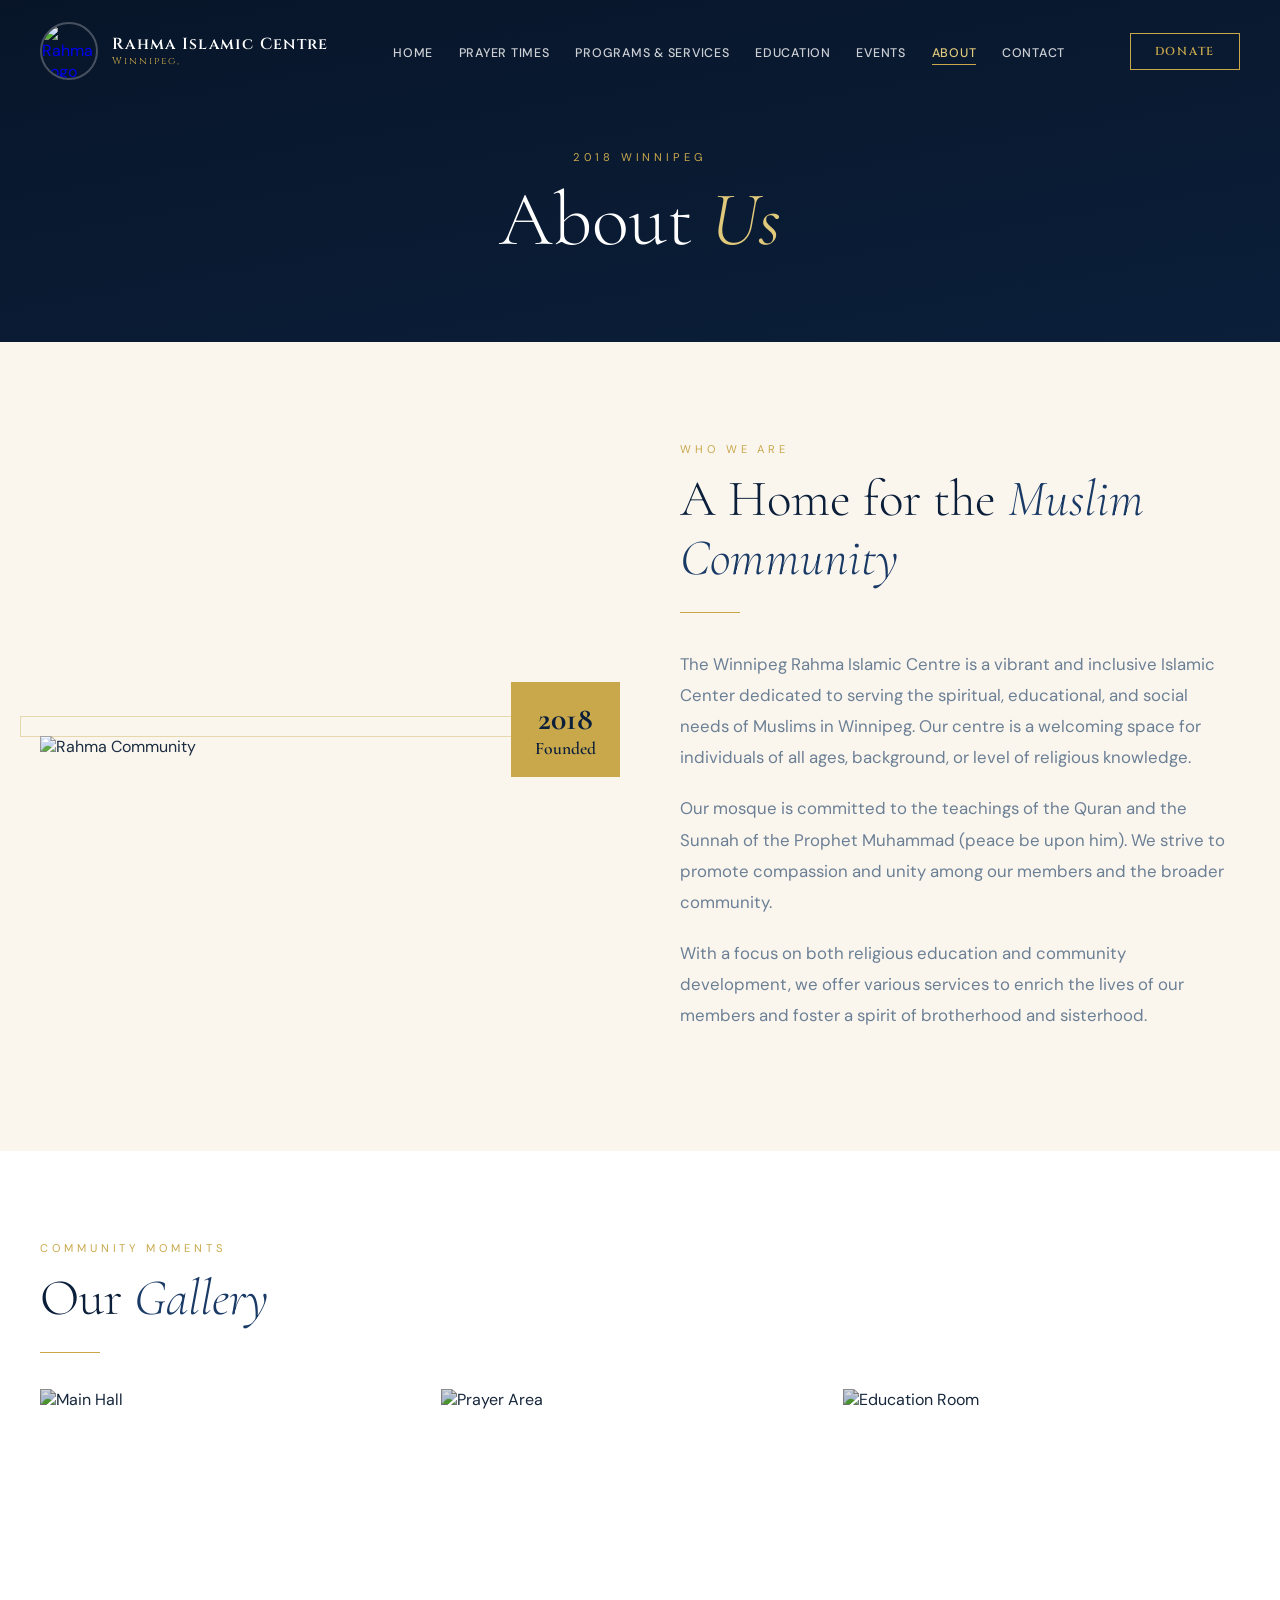
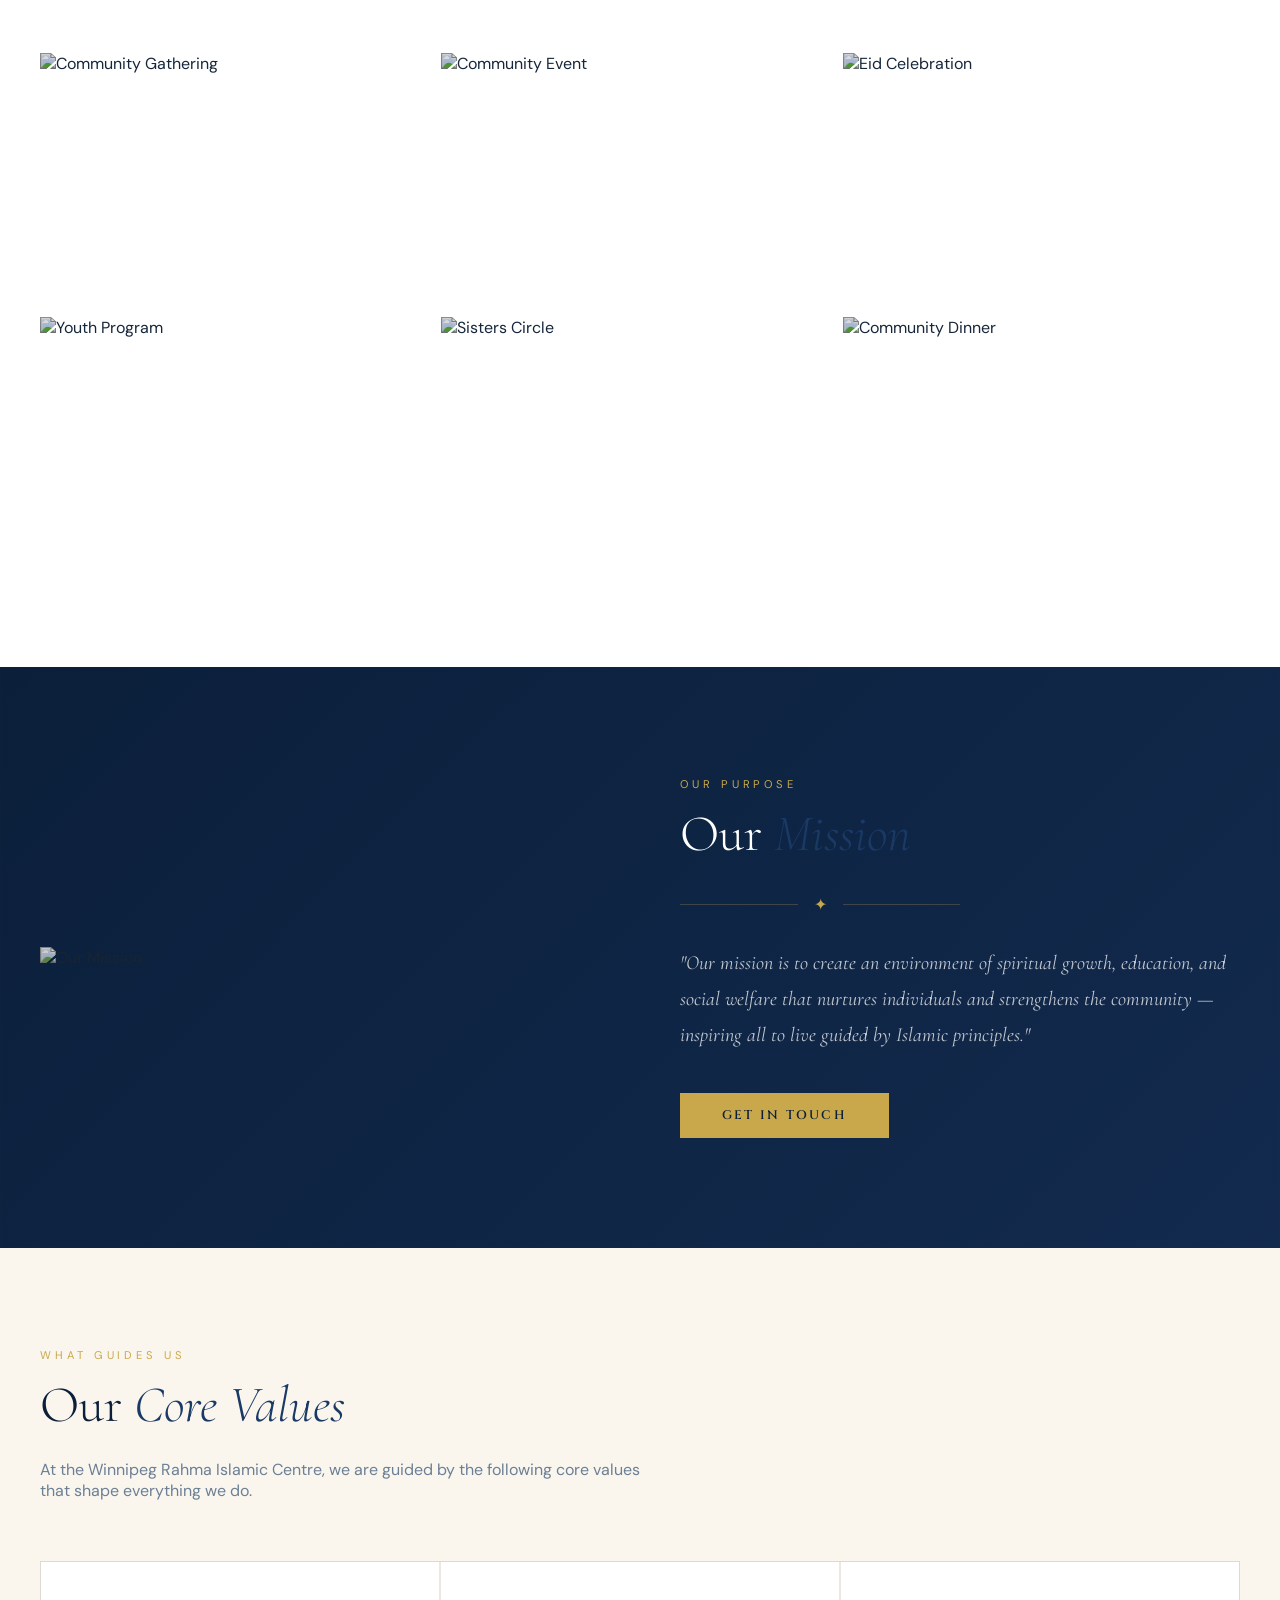
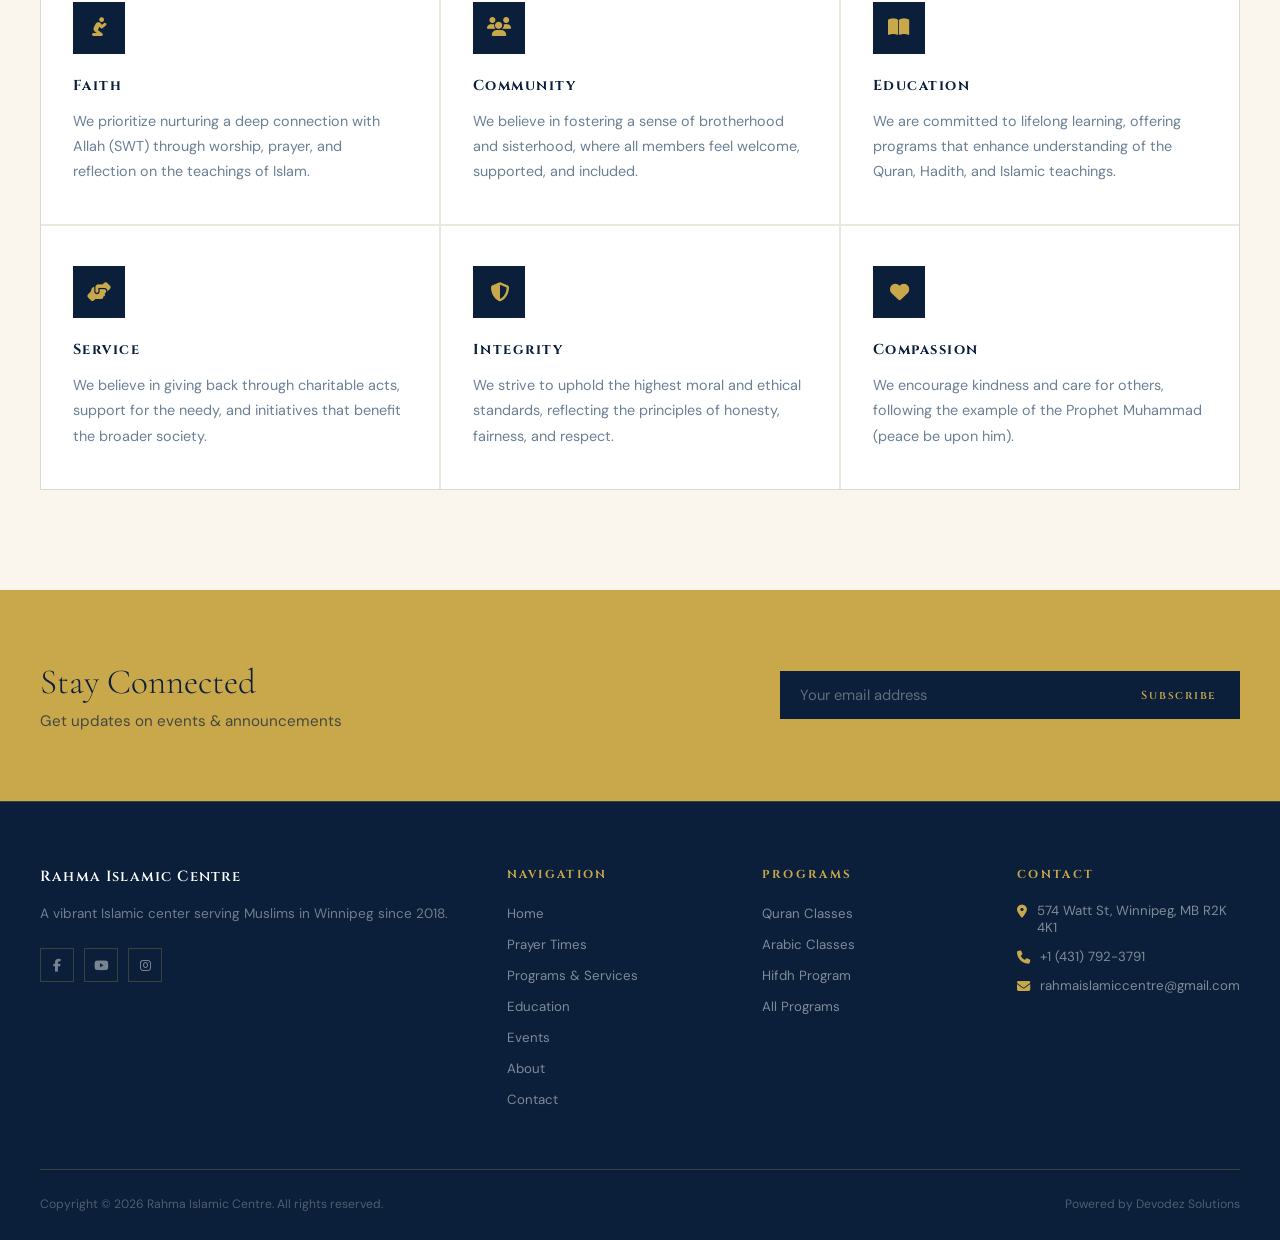
==== about.html @ bccabeaa "fonctionnel 5 mars" ====
<!DOCTYPE html>
<html lang="en">
<head>
    <meta charset="UTF-8">
    <meta name="viewport" content="width=device-width, initial-scale=1.0">
    <title>About Us — Rahma Islamic Centre</title>
    <link rel="icon" type="image/png" href="logo.png">
    <link rel="preconnect" href="https://fonts.googleapis.com">
    <link rel="preconnect" href="https://fonts.gstatic.com" crossorigin>
    <link href="https://fonts.googleapis.com/css2?family=Cormorant+Garamond:ital,wght@0,300;0,400;0,600;1,300;1,400&family=Cinzel:wght@400;600;700&family=DM+Sans:wght@300;400;500&display=swap" rel="stylesheet">
    <link rel="stylesheet" href="https://cdnjs.cloudflare.com/ajax/libs/font-awesome/6.4.0/css/all.min.css">
    <link rel="stylesheet" href="style.css">
    <style>
        /* ABOUT PAGE */
        .about-intro { background: var(--cream); padding: 100px 24px; }
        .about-intro-grid { display: grid; grid-template-columns: 1fr 1fr; gap: 80px; align-items: center; }
        .about-img-wrap { position: relative; }
        .about-img-wrap img { width: 100%; display: block; filter: grayscale(15%); position: relative; z-index: 1; }
        .about-img-wrap::before { content: ''; position: absolute; top: -20px; left: -20px; right: 20px; bottom: 20px; border: 1px solid var(--gold); opacity: 0.4; z-index: 0; pointer-events: none; }
        .about-year { position: absolute; bottom: -20px; right: -20px; z-index: 2; background: var(--gold); color: var(--navy); padding: 18px 24px; font-family: 'Cormorant Garamond', serif; font-size: 1.1rem; font-weight: 600; text-align: center; line-height: 1.2; }
        .about-year strong { display: block; font-size: 2rem; }
        .about-intro-text p { font-size: 1.05rem; line-height: 1.85; color: var(--muted); margin-bottom: 20px; }

        /* Gallery */
        .gallery-about { background: var(--white); padding: 90px 24px; }
        .gallery-about-grid { display: grid; grid-template-columns: repeat(3, 1fr); gap: 4px; }
        .gallery-about-item { overflow: hidden; position: relative; height: 260px; cursor: pointer; }
        .gallery-about-item img { width: 100%; height: 100%; object-fit: cover; transition: transform 0.6s ease, filter 0.4s ease; filter: brightness(0.85); }
        .gallery-about-item:hover img { transform: scale(1.08); filter: brightness(1); }
        .gallery-about-item-overlay { position: absolute; inset: 0; background: linear-gradient(transparent, rgba(11,31,58,0.6)); opacity: 0; transition: opacity 0.4s; }
        .gallery-about-item:hover .gallery-about-item-overlay { opacity: 1; }

        /* Mission */
        .mission-section { background: linear-gradient(135deg, var(--navy) 0%, var(--navy-mid) 100%); padding: 110px 24px; position: relative; overflow: hidden; }
        .mission-pattern { position: absolute; inset:0; border: 1px solid rgba(201,168,76,0.15);   opacity: 0.05; pointer-events: none; animation: patternSpin 80s linear infinite; }
        .mission-inner { position: relative; z-index: 1; display: grid; grid-template-columns: 1fr 1fr; gap: 80px; align-items: center; }
        .mission-img img { width: 100%; display: block; filter: grayscale(20%) brightness(0.8); }
        .mission-text .section-title { color: var(--white); }
        .mission-text p { font-family: 'Cormorant Garamond', serif; font-size: 1.25rem; font-style: italic; color: rgba(255,255,255,0.75); line-height: 1.8; margin-bottom: 32px; }
        .mission-divider { display: flex; align-items: center; gap: 16px; margin: 30px 0; max-width: 280px; }
        .mission-divider::before, .mission-divider::after { content: ''; flex: 1; height: 1px; background: var(--border); }
        .mission-gem { color: var(--gold); }

        /* Values */
        .values-section { background: var(--cream); padding: 100px 24px; }
        .values-grid { display: grid; grid-template-columns: repeat(3, 1fr); gap: 2px; background: rgba(0,0,0,0.06); border: 1px solid rgba(0,0,0,0.06); margin-top: 60px; }
        .value-item { background: var(--white); padding: 40px 32px; transition: all 0.3s; position: relative; overflow: hidden; }
        .value-item::after { content: ''; position: absolute; bottom: 0; left: 0; width: 0; height: 2px; background: var(--gold); transition: width 0.4s ease; }
        .value-item:hover::after { width: 100%; }
        .value-item:hover { transform: translateY(-4px); box-shadow: 0 12px 40px rgba(0,0,0,0.08); }
        .value-icon { width: 52px; height: 52px; background: var(--navy); display: flex; align-items: center; justify-content: center; margin-bottom: 22px; }
        .value-icon i { color: var(--gold); font-size: 1.2rem; }
        .value-item h3 { font-family: 'Cinzel', serif; font-size: 0.9rem; letter-spacing: 0.1em; color: var(--navy); margin-bottom: 14px; }
        .value-item p { font-size: 0.9rem; color: var(--muted); line-height: 1.75; }

        @media (max-width: 900px) { .about-intro-grid, .mission-inner { grid-template-columns: 1fr; gap: 50px; } .about-img-wrap { max-width: 500px; } .values-grid { grid-template-columns: 1fr 1fr; } .gallery-about-grid { grid-template-columns: 1fr 1fr; } }
        @media (max-width: 600px) { .values-grid, .gallery-about-grid { grid-template-columns: 1fr; } }
    </style>

    <!-- DROPDOWN NAV CSS -->
    <style>
    /* ── nav-links: chaque li devient relatif pour ancrer le dropdown ── */
    .nav-links li { position: relative; }

    /* ── Le dropdown ── */
    .nav-drop {
        display: block;
        visibility: hidden;
        opacity: 0;
        pointer-events: none;
        position: absolute;
        top: calc(100% + 14px);
        left: 50%;
        transform: translateX(-50%) translateY(-6px);
        min-width: 210px;
        background: rgba(11,31,58,0.97);
        backdrop-filter: blur(20px);
        border: 1px solid rgba(201,168,76,0.25);
        border-top: 2px solid var(--gold);
        z-index: 2000;
        transition: opacity 0.22s ease, transform 0.22s ease, visibility 0.22s;
        padding: 8px 0;
    }

    /* Petit pont invisible pour éviter le gap hover */
    .nav-links li::before {
        content: '';
        position: absolute;
        top: 100%;
        left: 0;
        width: 100%;
        height: 14px;
    }


    /* Afficher au hover */
    .nav-links li:hover > .nav-drop {
        visibility: visible;
        opacity: 1;
        pointer-events: auto;
        transform: translateX(-50%) translateY(0);
    }

    /* Items dans le dropdown */
    .nav-drop a {
        display: flex !important;
        align-items: center;
        gap: 10px;
        padding: 10px 20px;
        font-family: 'DM Sans', sans-serif !important;
        font-size: 0.76rem !important;
        font-weight: 400 !important;
        color: rgba(255,255,255,0.72) !important;
        text-transform: uppercase !important;
        letter-spacing: 0.06em !important;
        white-space: nowrap;
        text-decoration: none;
        transition: all 0.2s !important;
        border-bottom: 1px solid rgba(201,168,76,0.07);
    }
    .nav-drop a:last-child { border-bottom: none; }
    .nav-drop a::after { display: none !important; }  /* Supprimer la ligne soulignée du nav global */
    .nav-drop a i {
        width: 16px;
        color: var(--gold);
        font-size: 0.72rem;
        opacity: 0.85;
        flex-shrink: 0;
    }
    .nav-drop a:hover {
        background: rgba(201,168,76,0.09) !important;
        color: var(--gold-light) !important;
        padding-left: 26px !important;
    }
    .nav-drop a:hover i { opacity: 1; }
    </style>
    <!-- /DROPDOWN NAV CSS -->
</head>
<body>
    <div id="loader"><div class="loader-text">RAHMA</div><div class="loader-bar"><div class="loader-fill"></div></div></div>
        <div class="mobile-menu" id="mobileMenu">
        <a href="index.html" onclick="closeMobile()">Home</a>
        <a href="prayer-times.html" onclick="closeMobile()">Prayer Times</a>
        <a href="programs.html" onclick="closeMobile()">Programs & Services</a>
        <a href="education.html" onclick="closeMobile()">Education</a>
        <a href="events.html" onclick="closeMobile()">Events</a>
        <a href="about.html" class="active" onclick="closeMobile()">About</a>
        <a href="contact.html" onclick="closeMobile()">Contact</a>
        <a href="donate.html" class="mobile-donate" onclick="closeMobile()">Donate</a>
    </div>
    <nav class="navbar" id="navbar">
        <div class="navbar-inner">
            <a href="index.html" class="logo-wrap"><img src="logo.png" alt="Rahma Logo" class="logo-img"><div class="logo-text">Rahma Islamic Centre<span>Winnipeg, </span></div></a>
                        <ul class="nav-links">
                <li><a href="index.html">Home</a></li>
                <li><a href="prayer-times.html">Prayer Times</a><div class="nav-drop"><a href="prayer-times.html#prayer"><i class="fas fa-clock"></i>Today's Prayer Times</a><a href="prayer-times.html#schedule"><i class="fas fa-calendar-alt"></i>Monthly Schedule</a><a href="prayer-times.html#jumuah"><i class="fas fa-mosque"></i>Jumu'ah Info</a></div></li>
                <li><a href="programs.html">Programs & Services</a><div class="nav-drop"><a href="programs.html"><i class="fas fa-th-large"></i>All Programs</a><a href="activities.html"><i class="fas fa-running"></i>Activities & Classes</a><a href="programs.html#foodbank"><i class="fas fa-hand-holding-heart"></i>Food Bank</a><a href="programs.html#counseling"><i class="fas fa-comments"></i>Spiritual Counseling</a></div></li>
                <li><a href="education.html">Education</a><div class="nav-drop"><a href="education.html"><i class="fas fa-book-open"></i>All Classes</a><a href="education.html#adult-quran"><i class="fas fa-quran"></i>Adult Quran Class</a><a href="education.html#kids-quran"><i class="fas fa-child"></i>Kids Quran Class</a><a href="education.html#hifdh"><i class="fas fa-star"></i>Hifdh Program</a><a href="education.html#arabic"><i class="fas fa-language"></i>Arabic Class</a></div></li>
                <li><a href="events.html">Events</a><div class="nav-drop"><a href="events.html"><i class="fas fa-calendar-star"></i>Upcoming Events</a><a href="events.html#ramadan"><i class="fas fa-moon"></i>Ramadan Programs</a><a href="events.html#eid"><i class="fas fa-gift"></i>Eid Celebrations</a><a href="newsletter.html"><i class="fas fa-envelope"></i>Newsletter</a></div></li>
                <li><a href="about.html" class="active">About</a><div class="nav-drop"><a href="about.html#intro"><i class="fas fa-users"></i>Who We Are</a><a href="about.html#mission"><i class="fas fa-bullseye"></i>Our Mission</a><a href="about.html#values"><i class="fas fa-heart"></i>Core Values</a><a href="about.html#gallery"><i class="fas fa-images"></i>Gallery</a></div></li>
                <li><a href="contact.html">Contact</a><div class="nav-drop"><a href="contact.html#form"><i class="fas fa-paper-plane"></i>Send a Message</a><a href="contact.html#location"><i class="fas fa-map-marker-alt"></i>Location & Hours</a><a href="donate.html"><i class="fas fa-hand-holding-usd"></i>Donate</a></div></li>
            </ul>
            <a href="donate.html" class="nav-donate">Donate</a>
            <div class="hamburger" id="hamburger" onclick="toggleMobile()"><span></span><span></span><span></span></div>
        </div>
    </nav>

    <div class="page-header">
        <div class="page-header-pattern"></div><div class="page-header-overlay"></div>
        <div class="page-header-content"><span class="page-header-eyebrow"> 2018  Winnipeg</span><h1>About <em>Us</em></h1></div>
    </div>

    <section class="about-intro">
        <div class="container">
            <div class="about-intro-grid">
                <div class="about-img-wrap reveal">
                    <img src="mosque.jpg" alt="Rahma Community">
                    <div class="about-year"><strong>2018</strong>Founded</div>
                </div>
                <div class="about-intro-text">
                    <span class="section-label reveal">Who We Are</span>
                    <h2 class="section-title reveal">A Home for the <em>Muslim Community</em></h2>
                    <div class="divider reveal"></div>
                    <p class="reveal">The Winnipeg Rahma Islamic Centre is a vibrant and inclusive Islamic Center dedicated to serving the spiritual, educational, and social needs of Muslims in Winnipeg. Our centre is a welcoming space for individuals of all ages, background, or level of religious knowledge.</p>
                    <p class="reveal reveal-delay-1">Our mosque is committed to the teachings of the Quran and the Sunnah of the Prophet Muhammad (peace be upon him). We strive to promote compassion and unity among our members and the broader community.</p>
                    <p class="reveal reveal-delay-2">With a focus on both religious education and community development, we offer various services to enrich the lives of our members and foster a spirit of brotherhood and sisterhood.</p>
                </div>
            </div>
        </div>
    </section>

    <section class="gallery-about">
        <div class="container">
            <span class="section-label reveal">Community Moments</span>
            <h2 class="section-title reveal">Our <em>Gallery</em></h2>
            <div class="divider reveal"></div>
            <div class="gallery-about-grid reveal">
                <div class="gallery-about-item"><img src="mosque.jpg" alt="Main Hall"><div class="gallery-about-item-overlay"></div></div>
                <div class="gallery-about-item"><img src="mosque1.jpg" alt="Prayer Area"><div class="gallery-about-item-overlay"></div></div>
                <div class="gallery-about-item"><img src="mosque2.jpg" alt="Education Room"><div class="gallery-about-item-overlay"></div></div>
                <div class="gallery-about-item"><img src="mosque3.jpg" alt="Community Gathering"><div class="gallery-about-item-overlay"></div></div>
                <div class="gallery-about-item"><img src="mosque4.jpg" alt="Community Event"><div class="gallery-about-item-overlay"></div></div>
                <div class="gallery-about-item"><img src="mosque5.jpg" alt="Eid Celebration"><div class="gallery-about-item-overlay"></div></div>
                <div class="gallery-about-item"><img src="mosque6.jpg" alt="Youth Program"><div class="gallery-about-item-overlay"></div></div>
                <div class="gallery-about-item"><img src="mosque7.jpg" alt="Sisters Circle"><div class="gallery-about-item-overlay"></div></div>
                <div class="gallery-about-item"><img src="mosque8.jpg" alt="Community Dinner"><div class="gallery-about-item-overlay"></div></div>
            </div>
        </div>
    </section>

    <section class="mission-section">
        <div class="mission-pattern"></div>
        <div class="container">
            <div class="mission-inner">
                <div class="mission-img reveal"><img src="our-mission.png" alt="Our Mission"></div>
                <div class="mission-text">
                    <span class="section-label reveal">Our Purpose</span>
                    <h2 class="section-title reveal">Our <em>Mission</em></h2>
                    <div class="mission-divider reveal"><span class="mission-gem">✦</span></div>
                    <p class="reveal">"Our mission is to create an environment of spiritual growth, education, and social welfare that nurtures individuals and strengthens the community — inspiring all to live guided by Islamic principles."</p>
                    <a href="contact.html" class="btn-primary reveal reveal-delay-2" style="margin-top:8px;">Get In Touch</a>
                </div>
            </div>
        </div>
    </section>

    <section class="values-section">
        <div class="container">
            <span class="section-label reveal">What Guides Us</span>
            <h2 class="section-title reveal">Our <em>Core Values</em></h2>
            <p class="reveal" style="color:var(--muted);max-width:600px;">At the Winnipeg Rahma Islamic Centre, we are guided by the following core values that shape everything we do.</p>
            <div class="values-grid">
                <div class="value-item reveal"><div class="value-icon"><i class="fas fa-pray"></i></div><h3>Faith</h3><p>We prioritize nurturing a deep connection with Allah (SWT) through worship, prayer, and reflection on the teachings of Islam.</p></div>
                <div class="value-item reveal reveal-delay-1"><div class="value-icon"><i class="fas fa-users"></i></div><h3>Community</h3><p>We believe in fostering a sense of brotherhood and sisterhood, where all members feel welcome, supported, and included.</p></div>
                <div class="value-item reveal reveal-delay-2"><div class="value-icon"><i class="fas fa-book-open"></i></div><h3>Education</h3><p>We are committed to lifelong learning, offering programs that enhance understanding of the Quran, Hadith, and Islamic teachings.</p></div>
                <div class="value-item reveal reveal-delay-1"><div class="value-icon"><i class="fas fa-hands-helping"></i></div><h3>Service</h3><p>We believe in giving back through charitable acts, support for the needy, and initiatives that benefit the broader society.</p></div>
                <div class="value-item reveal reveal-delay-2"><div class="value-icon"><i class="fas fa-shield-alt"></i></div><h3>Integrity</h3><p>We strive to uphold the highest moral and ethical standards, reflecting the principles of honesty, fairness, and respect.</p></div>
                <div class="value-item reveal reveal-delay-3"><div class="value-icon"><i class="fas fa-heart"></i></div><h3>Compassion</h3><p>We encourage kindness and care for others, following the example of the Prophet Muhammad (peace be upon him).</p></div>
            </div>
        </div>
    </section>
    <section class="newsletter-section"><div class="container"><div class="newsletter-inner">
        <div class="newsletter-text"><h3>Stay Connected</h3><p>Get updates on events &amp; announcements</p></div>
        <form class="newsletter-form" onsubmit="subscribeNewsletter(event)"><input type="email" class="newsletter-input" placeholder="Your email address" required><button type="submit" class="newsletter-btn">Subscribe</button></form>
    </div></div></section>
    <footer class="footer"><div class="container">
        <div class="footer-grid">
            <div class="footer-brand"><span class="logo-text-footer">Rahma Islamic Centre</span><p>A vibrant Islamic center serving Muslims in Winnipeg since 2018.</p><div class="footer-social"><a href="#"><i class="fab fa-facebook-f"></i></a><a href="#"><i class="fab fa-youtube"></i></a><a href="#"><i class="fab fa-instagram"></i></a></div></div>
            <div class="footer-col"><h4>Navigation</h4><ul>
                <li><a href="index.html">Home</a></li><li><a href="prayer-times.html">Prayer Times</a></li>
                <li><a href="programs.html">Programs &amp; Services</a></li><li><a href="education.html">Education</a></li>
                <li><a href="events.html">Events</a></li><li><a href="about.html">About</a></li><li><a href="contact.html">Contact</a></li>
            </ul></div>
            <div class="footer-col"><h4>Programs</h4><ul>
                <li><a href="education.html">Quran Classes</a></li><li><a href="education.html">Arabic Classes</a></li>
                <li><a href="education.html">Hifdh Program</a></li><li><a href="programs.html">All Programs</a></li>
            </ul></div>
            <div class="footer-col"><h4>Contact</h4>
                <div class="contact-li"><i class="fas fa-map-marker-alt"></i><span>574 Watt St, Winnipeg, MB R2K 4K1</span></div>
                <div class="contact-li"><i class="fas fa-phone"></i><span>+1 (431) 792-3791</span></div>
                <div class="contact-li"><i class="fas fa-envelope"></i><span><a href="mailto:rahmaislamiccentre@gmail.com">rahmaislamiccentre@gmail.com</a></span></div>
            </div>
        </div>
                <div class="footer-bottom">
                <span>Copyright &copy; 2026 Rahma Islamic Centre. All rights reserved.</span>
                <span>Powered by Devodez Solutions</span>
            </div>
        </div>
    </footer>
    <script src="shared.js"></script>
</body>
</html>
---- style.css ----
/* ============================================================
   RAHMA ISLAMIC CENTRE — style.css  v3
   Global theme: spacing fixed, nav fixed, mobile fixed
============================================================ */

*, *::before, *::after { margin: 0; padding: 0; box-sizing: border-box; }

:root {
  --navy:        #0B1F3A;
  --navy-mid:    #122a4e;
  --navy-light:  #1a3a66;
  --gold:        #C9A84C;
  --gold-light:  #e0c97a;
  --gold-pale:   #f5e9c4;
  --cream:       #FAF6EE;
  --white:       #FFFFFF;
  --text:        #1a2d45;
  --muted:       #6b7f95;
  --border:      rgba(201,168,76,0.25);
}

html { scroll-behavior: smooth; }
body { font-family: 'DM Sans', sans-serif; background: var(--cream); color: var(--text); overflow-x: hidden; }

::-webkit-scrollbar { width: 5px; }
::-webkit-scrollbar-track { background: var(--navy); }
::-webkit-scrollbar-thumb { background: var(--gold); }

/* ===== LOADER ===== */
#loader {
  position: fixed; inset: 0; z-index: 99999;
  background: var(--navy);
  display: flex; align-items: center; justify-content: center;
  flex-direction: column; gap: 20px;
  transition: opacity 0.5s ease, visibility 0.5s ease;
}
#loader.hidden { opacity: 0; visibility: hidden; pointer-events: none; }
.loader-text { font-family: 'Cinzel', serif; color: var(--gold); font-size: 1.4rem; letter-spacing: 0.3em; animation: pulse 1.5s ease-in-out infinite; }
.loader-bar { width: 200px; height: 2px; background: rgba(201,168,76,0.2); overflow: hidden; }
.loader-fill { height: 100%; width: 0; background: linear-gradient(90deg, var(--gold), var(--gold-light)); animation: fillBar 1.8s ease forwards; }
@keyframes fillBar { to { width: 100%; } }
@keyframes pulse { 0%,100%{opacity:.5} 50%{opacity:1} }

/* ===== NAVBAR ===== */
.navbar {
  position: fixed; top: 0; left: 0; width: 100%;
  z-index: 1000; padding: 0 40px;
  transition: all 0.4s ease;
}
.navbar-inner {
  max-width: 1300px; margin: 0 auto;
  display: flex; align-items: center; justify-content: space-between;
  padding: 22px 0;
  border-bottom: 1px solid transparent;
  transition: all 0.4s ease;
}
.navbar.scrolled { background: rgba(11,31,58,0.97); backdrop-filter: blur(20px); }
.navbar.scrolled .navbar-inner { padding: 14px 0; border-bottom-color: var(--border); }

.logo-wrap { display: flex; align-items: center; gap: 14px; text-decoration: none; flex-shrink: 0; }
.logo-img {
  height: 58px; width: 58px;
  border-radius: 50%;
  object-fit: cover;
  border: 2px solid rgba(255,255,255,0.25);
  flex-shrink: 0;
}
.logo-text { font-family: 'Cinzel', serif; font-size: 1rem; font-weight: 600; color: var(--white); letter-spacing: 0.08em; line-height: 1.3; }
.logo-text span { display: block; font-size: 0.62rem; font-weight: 400; color: var(--gold); letter-spacing: 0.2em; }

.nav-links { display: flex; list-style: none; gap: 1.6rem; align-items: center; }
.nav-links a { font-family: 'DM Sans', sans-serif; font-size: 0.78rem; font-weight: 500; color: rgba(255,255,255,0.8); text-decoration: none; letter-spacing: 0.06em; text-transform: uppercase; position: relative; transition: color 0.3s; white-space: nowrap; }
.nav-links a::after { content: ''; position: absolute; bottom: -4px; left: 0; width: 0; height: 1px; background: var(--gold); transition: width 0.3s; }
.nav-links a:hover, .nav-links a.active { color: var(--gold-light); }
.nav-links a:hover::after, .nav-links a.active::after { width: 100%; }

.nav-donate { background: transparent; border: 1px solid var(--gold); color: var(--gold); padding: 10px 24px; font-family: 'Cinzel', serif; font-size: 0.72rem; font-weight: 600; letter-spacing: 0.15em; cursor: pointer; text-transform: uppercase; transition: all 0.3s; text-decoration: none; flex-shrink: 0; }
.nav-donate:hover { background: var(--gold); color: var(--navy); }

.hamburger { display: none; flex-direction: column; gap: 6px; cursor: pointer; flex-shrink: 0; padding: 4px; }
.hamburger span { width: 26px; height: 1.5px; background: var(--gold); display: block; transition: all 0.3s; }
.hamburger.active span:nth-child(1) { transform: rotate(45deg) translate(5px,5px); }
.hamburger.active span:nth-child(2) { opacity: 0; }
.hamburger.active span:nth-child(3) { transform: rotate(-45deg) translate(5px,-5px); }

/* ===== MOBILE MENU ===== */
.mobile-menu {
  display: none; position: fixed; inset: 0; z-index: 999;
  background: var(--navy);
  flex-direction: column; align-items: center; justify-content: center; gap: 2rem;
}
.mobile-menu.active { display: flex; }
.mobile-menu a { font-family: 'Cinzel', serif; font-size: 1.3rem; color: var(--white); text-decoration: none; letter-spacing: 0.1em; transition: color 0.3s; }
.mobile-menu a:hover { color: var(--gold); }
.mobile-menu .mobile-donate { color: var(--gold) !important; }

/* ===== PAGE HEADER (inner pages) ===== */
.page-header {
  position: relative;
  /* padding-top must clear the fixed navbar (~86px) + visual space */
  padding: 150px 24px 80px;
  background: var(--navy);
  overflow: hidden;
  text-align: center;
}
.page-header-pattern {
  position: absolute; inset: -60%;
  border: 1px solid rgba(201,168,76,0.15);
   
  opacity: 0.08; pointer-events: none;
  animation: patternSpin 80s linear infinite;
  transform-origin: center center;
}
@keyframes patternSpin {
  from { transform: rotate(0deg); }
  to   { transform: rotate(360deg); }
}
.page-header-overlay { position: absolute; inset: 0; background: linear-gradient(170deg, rgba(6,16,32,0.65) 0%, rgba(11,31,58,0.45) 100%); }
.page-header-content { position: relative; z-index: 2; }
.page-header-eyebrow { font-size: 0.7rem; letter-spacing: 0.35em; text-transform: uppercase; color: var(--gold); margin-bottom: 14px; display: block; }
.page-header h1 { font-family: 'Cormorant Garamond', serif; font-size: clamp(2.6rem, 6vw, 5rem); font-weight: 300; color: var(--white); line-height: 1.1; }
.page-header h1 em { font-style: italic; color: var(--gold-light); }

/* ===== SECTION UTILITIES ===== */
/* Sections inside pages get consistent, tighter padding */
section { padding: 80px 24px; }
.container { max-width: 1200px; margin: 0 auto; }

.section-label { font-size: 0.7rem; letter-spacing: 0.35em; text-transform: uppercase; color: var(--gold); margin-bottom: 14px; display: block; }
.section-title { font-family: 'Cormorant Garamond', serif; font-size: clamp(2rem, 4vw, 3.2rem); font-weight: 300; line-height: 1.15; color: var(--navy); margin-bottom: 24px; }
.section-title em { font-style: italic; color: var(--navy-light); }
.divider { width: 60px; height: 1px; background: var(--gold); margin-bottom: 36px; }

/* ===== BUTTONS ===== */
.btn-primary { background: var(--gold); color: var(--navy); padding: 14px 42px; font-family: 'Cinzel', serif; font-size: 0.78rem; font-weight: 600; letter-spacing: 0.18em; text-transform: uppercase; border: none; cursor: pointer; text-decoration: none; display: inline-block; transition: all 0.3s; }
.btn-primary:hover { background: var(--gold-light); transform: translateY(-2px); box-shadow: 0 10px 30px rgba(201,168,76,0.35); }
.btn-outline { background: transparent; color: var(--white); padding: 14px 42px; font-family: 'Cinzel', serif; font-size: 0.78rem; font-weight: 600; letter-spacing: 0.18em; text-transform: uppercase; border: 1px solid rgba(255,255,255,0.4); cursor: pointer; text-decoration: none; display: inline-block; transition: all 0.3s; }
.btn-outline:hover { border-color: var(--gold); color: var(--gold); }

/* ===== NEWSLETTER STRIP ===== */
.newsletter-section { background: var(--gold); padding: 70px 24px; }
.newsletter-inner { display: flex; align-items: center; justify-content: space-between; gap: 40px; flex-wrap: wrap; }
.newsletter-text h3 { font-family: 'Cormorant Garamond', serif; font-size: 2.2rem; font-weight: 300; color: var(--navy); margin-bottom: 8px; }
.newsletter-text p { color: rgba(11,31,58,0.7); font-size: 0.95rem; }
.newsletter-form { display: flex; gap: 0; flex: 1; max-width: 460px; }
.newsletter-input { flex: 1; padding: 14px 20px; border: none; outline: none; background: var(--navy); color: var(--white); font-family: 'DM Sans', sans-serif; font-size: 0.92rem; }
.newsletter-input::placeholder { color: rgba(255,255,255,0.35); }
.newsletter-btn { padding: 14px 24px; background: var(--navy); border: none; color: var(--gold); cursor: pointer; font-family: 'Cinzel', serif; font-size: 0.72rem; letter-spacing: 0.15em; font-weight: 600; transition: all 0.3s; white-space: nowrap; }
.newsletter-btn:hover { background: #0a1729; }

/* ===== FOOTER ===== */
.footer { background: var(--navy); border-top: 1px solid var(--border); padding: 65px 24px 28px; }
.footer-grid { display: grid; grid-template-columns: 2fr 1fr 1fr 1fr; gap: 44px; margin-bottom: 50px; }
.footer-brand .logo-text-footer { font-family: 'Cinzel', serif; font-size: 0.92rem; font-weight: 600; color: var(--white); letter-spacing: 0.08em; display: block; margin-bottom: 16px; }
.footer-brand p { font-size: 0.85rem; color: rgba(255,255,255,0.42); line-height: 1.8; margin-bottom: 22px; }
.footer-social { display: flex; gap: 10px; }
.footer-social a { width: 34px; height: 34px; border: 1px solid var(--border); display: flex; align-items: center; justify-content: center; color: rgba(255,255,255,0.45); font-size: 0.8rem; text-decoration: none; transition: all 0.3s; }
.footer-social a:hover { border-color: var(--gold); color: var(--gold); }
.footer-col h4 { font-family: 'Cinzel', serif; font-size: 0.72rem; color: var(--gold); letter-spacing: 0.2em; text-transform: uppercase; margin-bottom: 20px; }
.footer-col ul { list-style: none; }
.footer-col ul li { margin-bottom: 10px; }
.footer-col ul li a { font-size: 0.83rem; color: rgba(255,255,255,0.48); text-decoration: none; transition: color 0.3s; }
.footer-col ul li a:hover { color: var(--gold-light); }
.footer-col .contact-li { display: flex; gap: 10px; align-items: flex-start; font-size: 0.83rem; color: rgba(255,255,255,0.48); margin-bottom: 12px; }
.footer-col .contact-li i { color: var(--gold); margin-top: 3px; flex-shrink: 0; }
.footer-bottom { padding-top: 26px; border-top: 1px solid var(--border); display: flex; justify-content: space-between; align-items: center; font-size: 0.76rem; color: rgba(255,255,255,0.28); flex-wrap: wrap; gap: 10px; }
.footer-col .contact-li a { color: rgba(255,255,255,0.48); text-decoration: none; transition: color 0.3s; }
.footer-col .contact-li a:hover { color: var(--gold-light); }

/* ===== REVEAL ANIMATION ===== */
.reveal { opacity: 0; transform: translateY(28px); transition: opacity 0.7s ease, transform 0.7s ease; }
.reveal.visible { opacity: 1; transform: translateY(0); }
.reveal-delay-1 { transition-delay: 0.1s; }
.reveal-delay-2 { transition-delay: 0.2s; }
.reveal-delay-3 { transition-delay: 0.3s; }
.reveal-delay-4 { transition-delay: 0.4s; }

/* ===== PRAYER SECTION (homepage) ===== */
.prayer-section { background: var(--navy); padding: 80px 24px; }
.prayer-top { display: flex; justify-content: space-between; align-items: flex-end; margin-bottom: 50px; flex-wrap: wrap; gap: 20px; }
.prayer-date-display { font-size: 0.78rem; letter-spacing: 0.1em; color: rgba(255,255,255,0.45); margin-bottom: 6px; }
.prayer-clock { font-family: 'Cormorant Garamond', serif; font-size: 2.8rem; font-weight: 300; color: var(--gold-light); line-height: 1; }
.prayer-cards { display: grid; grid-template-columns: repeat(6,1fr); gap: 0; border: 1px solid var(--border); }
.prayer-card-item { padding: 28px 16px; text-align: center; border-right: 1px solid var(--border); position: relative; transition: all 0.3s; }
.prayer-card-item:last-child { border-right: none; }
.prayer-card-item:hover { background: rgba(201,168,76,0.06); }
.prayer-card-item.active-prayer { background: rgba(201,168,76,0.1); }
.prayer-card-item.active-prayer::before { content: ''; position: absolute; top: 0; left: 0; right: 0; height: 2px; background: var(--gold); }
.prayer-icon { font-size: 1.3rem; color: var(--gold); margin-bottom: 12px; display: block; opacity: 0.8; }
.prayer-name { font-family: 'Cinzel', serif; font-size: 0.7rem; letter-spacing: 0.15em; color: rgba(255,255,255,0.55); text-transform: uppercase; margin-bottom: 10px; }
.prayer-time-val { font-family: 'Cormorant Garamond', serif; font-size: 1.6rem; font-weight: 400; color: var(--white); line-height: 1; }
.prayer-time-val.loading { color: rgba(255,255,255,0.28); font-size: 1.1rem; }
.prayer-location-bar { margin-top: 22px; padding: 14px 22px; background: rgba(201,168,76,0.07); border: 1px solid var(--border); display: flex; align-items: center; gap: 12px; font-size: 0.8rem; color: rgba(255,255,255,0.55); flex-wrap: wrap; }
.prayer-location-bar i { color: var(--gold); }
.prayer-location-bar a { color: var(--gold); text-decoration: none; margin-left: auto; font-size: 0.75rem; letter-spacing: 0.1em; }
.prayer-location-bar a:hover { text-decoration: underline; }

/* ===== FORMS (shared) ===== */
.form-group { margin-bottom: 20px; }
.form-group label { display: block; font-family: 'Cinzel', serif; font-size: 0.7rem; letter-spacing: 0.15em; text-transform: uppercase; color: var(--muted); margin-bottom: 8px; }
.form-group input, .form-group textarea, .form-group select { width: 100%; padding: 13px 17px; border: 1px solid rgba(201,168,76,0.2); background: var(--white); color: var(--text); font-family: 'DM Sans', sans-serif; font-size: 0.92rem; outline: none; transition: border-color 0.3s; border-radius: 0; }
.form-group input:focus, .form-group textarea:focus { border-color: var(--gold); }
.form-group textarea { resize: vertical; min-height: 120px; }

/* ===== SERVICE CARDS ===== */
.services-grid { display: grid; grid-template-columns: repeat(3,1fr); gap: 1px; background: rgba(0,0,0,0.08); border: 1px solid rgba(0,0,0,0.08); margin-bottom: 1px; }
.services-grid-2 { grid-template-columns: repeat(2,1fr); max-width: 800px; margin: 0 auto; }
.service-item { background: var(--white); overflow: hidden; }
.service-img { height: 260px; overflow: hidden; }
.service-img img { width: 100%; height: 100%; object-fit: contain; background: var(--cream); transition: transform 0.6s; }
.service-item:hover .service-img img { transform: scale(1.05); }
.service-body { padding: 26px 28px 30px; }
.service-num { font-family: 'Cormorant Garamond', serif; font-size: 0.82rem; color: var(--gold); letter-spacing: 0.2em; margin-bottom: 8px; display: block; }
.service-body h3 { font-family: 'Cinzel', serif; font-size: 0.95rem; font-weight: 600; color: var(--navy); margin-bottom: 10px; letter-spacing: 0.05em; }
.service-body p { font-size: 0.88rem; color: var(--muted); line-height: 1.7; }
.service-arrow { display: inline-flex; align-items: center; gap: 8px; font-size: 0.73rem; letter-spacing: 0.12em; text-transform: uppercase; color: var(--gold); text-decoration: none; margin-top: 16px; transition: gap 0.3s; }
.service-arrow:hover { gap: 14px; }

/* ===== GALLERY ===== */
.gallery-section { background: var(--navy); padding: 80px 0; }
.gallery-grid { display: grid; grid-template-columns: repeat(4,1fr); grid-template-rows: 210px 210px; gap: 4px; }
.gallery-item { overflow: hidden; position: relative; cursor: pointer; }
.gallery-item:nth-child(1) { grid-column: span 2; grid-row: span 2; }
.gallery-item:nth-child(6) { grid-column: span 2; }
.gallery-item img { width: 100%; height: 100%; object-fit: cover; transition: transform 0.6s, filter 0.4s; filter: brightness(0.82); }
.gallery-item:hover img { transform: scale(1.08); filter: brightness(1); }
.gallery-item-overlay { position: absolute; inset: 0; background: linear-gradient(transparent, rgba(11,31,58,0.65)); opacity: 0; transition: opacity 0.4s; }
.gallery-item:hover .gallery-item-overlay { opacity: 1; }

/* ===== CONTACT CARDS ===== */
.contact-detail { display: flex; gap: 18px; margin-bottom: 20px; padding: 22px; background: var(--white); border: 1px solid rgba(201,168,76,0.15); transition: border-color 0.3s; }
.contact-detail:hover { border-color: var(--gold); }
.contact-icon-wrap { width: 46px; height: 46px; background: var(--navy); display: flex; align-items: center; justify-content: center; flex-shrink: 0; }
.contact-icon-wrap i { color: var(--gold); font-size: 1rem; }
.contact-detail h3 { font-family: 'Cinzel', serif; font-size: 0.7rem; letter-spacing: 0.15em; color: var(--gold); margin-bottom: 5px; text-transform: uppercase; }
.contact-detail p, .contact-detail a { font-size: 0.92rem; color: var(--muted); text-decoration: none; line-height: 1.6; }
.contact-detail a:hover { color: var(--navy); }

/* ===== PRAYER TABLE (schedule page) ===== */
.prayer-table { width: 100%; border-collapse: collapse; min-width: 650px; }
.prayer-table thead .month-row th { background: var(--navy); color: var(--gold); font-family: 'Cormorant Garamond', serif; font-size: 2rem; font-weight: 300; padding: 22px; letter-spacing: 0.08em; text-align: center; }
.prayer-table thead tr:last-child th { background: var(--navy-mid); color: rgba(255,255,255,0.7); font-family: 'Cinzel', serif; font-size: 0.68rem; letter-spacing: 0.12em; padding: 12px 10px; text-align: center; border: 1px solid rgba(255,255,255,0.08); }
.prayer-table tbody td { padding: 10px 8px; text-align: center; font-size: 0.84rem; color: var(--text); border-bottom: 1px solid rgba(201,168,76,0.1); }
.prayer-table tbody tr:hover { background: rgba(201,168,76,0.04); }
.prayer-table tbody .friday-row { background: rgba(201,168,76,0.06); }
.prayer-table tbody .today-row { background: rgba(201,168,76,0.14); font-weight: 600; }
.prayer-table tfoot td { background: var(--navy); color: rgba(255,255,255,0.45); font-size: 0.78rem; padding: 14px; text-align: center; }
.prayer-table tfoot strong { color: var(--gold); }

/* ===== RESPONSIVE ===== */
@media (max-width: 1100px) {
  .prayer-cards { grid-template-columns: repeat(3,1fr); }
  .prayer-card-item:nth-child(3) { border-right: none; }
  .prayer-card-item:nth-child(n+4) { border-top: 1px solid var(--border); }
  .prayer-card-item:nth-child(6) { border-right: none; }
  .footer-grid { grid-template-columns: 1fr 1fr; }
}
@media (max-width: 960px) {
  .nav-links { display: none !important; }
  .nav-donate { display: none !important; }
  .hamburger { display: flex !important; }
  .navbar { padding: 0 20px; }
  .prayer-top { flex-direction: column; align-items: flex-start; }
  .services-grid { grid-template-columns: 1fr 1fr; }
  .gallery-grid { grid-template-columns: repeat(2,1fr); grid-template-rows: auto; }
  .gallery-item:nth-child(1), .gallery-item:nth-child(6) { grid-column: span 1; grid-row: span 1; }
}
@media (max-width: 600px) {
  section { padding: 60px 16px; }
  .page-header { padding: 130px 20px 60px; }
  .prayer-cards { grid-template-columns: repeat(2,1fr); }
  .prayer-card-item { border-top: 1px solid var(--border); }
  .prayer-card-item:nth-child(1), .prayer-card-item:nth-child(2) { border-top: none; }
  .prayer-card-item:nth-child(2n) { border-right: none; }
  .services-grid, .services-grid-2 { grid-template-columns: 1fr; max-width: 100%; }
  .gallery-grid { grid-template-columns: 1fr; }
  .footer-grid { grid-template-columns: 1fr; gap: 30px; }
  .newsletter-inner { flex-direction: column; align-items: flex-start; }
  .newsletter-form { width: 100%; max-width: 100%; }
}
@media print {
  .navbar, #loader, .mobile-menu, .newsletter-section, .footer { display: none !important; }
  .page-header { padding: 20px 0 10px; }
  section { padding: 20px 0; }
}

/* ══════════════════════════════════════════
   MOTIF ISLAMIQUE — toutes sections bleues
   Div surdimensionné qui tourne lentement,
   coupé par overflow:hidden du parent.
══════════════════════════════════════════ */

/* Mixin réutilisable : appliquer à chaque section */
.prayer-section  { position: relative; overflow: hidden; }
.gallery-section { position: relative; overflow: hidden; }
.footer          { position: relative; overflow: hidden; }

/* Pattern commun */
.prayer-pattern,
.gallery-pattern,
.footer-pattern,
.donate-box-pattern {
  position: absolute;
  inset: -60%;
  border: 1px solid rgba(201,168,76,0.15);
  
  
  opacity: 0.06;
  pointer-events: none;
  transform-origin: center center;
  animation: patternSpin 90s linear infinite;
  z-index: 0;
}

/* Donate box — motif plus subtil */
.donate-box-pattern {
  opacity: 0.04;
  background-size: 260px;
  animation-duration: 70s;
}

/* S'assurer que le contenu passe au-dessus du motif */
.prayer-section  .container,
.gallery-section .container,
.footer          .container {
  position: relative;
  z-index: 1;
}

.donate-form-box > *:not(.donate-box-pattern) {
  position: relative;
  z-index: 1;
}


/* ═══════════════════════════════════════════════════════════════
   NAV — LIEN ACTIF (classe .active posée statiquement dans le HTML)
   Le trait doré reste visible en permanence sur la page courante.
═══════════════════════════════════════════════════════════════ */

.nav-links a.active {
  color: var(--gold-light) !important;
}
.nav-links a.active::after {
  width: 100% !important;
  background: var(--gold) !important;
}
.mobile-menu a.active {
  color: var(--gold) !important;
  border-left: 2px solid var(--gold);
  padding-left: 12px;
}


/* ═══════════════════════════════════════════════════════════════
   MOTIF ISLAMIQUE — fond des sections claires
   pattern.png doit être à la racine du site (même dossier que style.css).

   - body               : fond crème + motif en tuilage fixe
   - sections sombres   : background-image:none (écrase le motif)
   - sections claires avec fond blanc/crème défini en style inline :
     le motif est ajouté directement dans leur attribut style (HTML)
═══════════════════════════════════════════════════════════════ */

body {
  background-image: url('pattern.png');
  background-repeat: repeat;
  background-size: 400px auto;
  background-attachment: fixed;
}

/* Sections sombres → pas de motif */
.hero,
.page-header,
.prayer-section,
.gallery-section,
.newsletter-section,
.today-widget,
.footer {
  background-image: none !important;
}

/* Schedule section (prayer-times) → fond crème + motif */
.schedule-section {
  background-image: url('pattern.png');
  background-repeat: repeat;
  background-size: 400px auto;
  background-attachment: fixed;
}

/* ===== FIX OVERFLOW MOBILE ===== */
html, body { overflow-x: hidden; max-width: 100%; }
* { box-sizing: border-box; }
img { max-width: 100%; height: auto; }

/* Newsletter index : QR passe en dessous sur mobile */
@media (max-width: 700px) {
  .nl-flex-wrap {
    flex-direction: column !important;
  }
  .qr-col {
    border-left: none !important;
    padding-left: 0 !important;
    width: 100% !important;
    text-align: center;
  }
  .newsletter-form { max-width: 100% !important; }
}
/* ===== /FIX OVERFLOW MOBILE ===== */
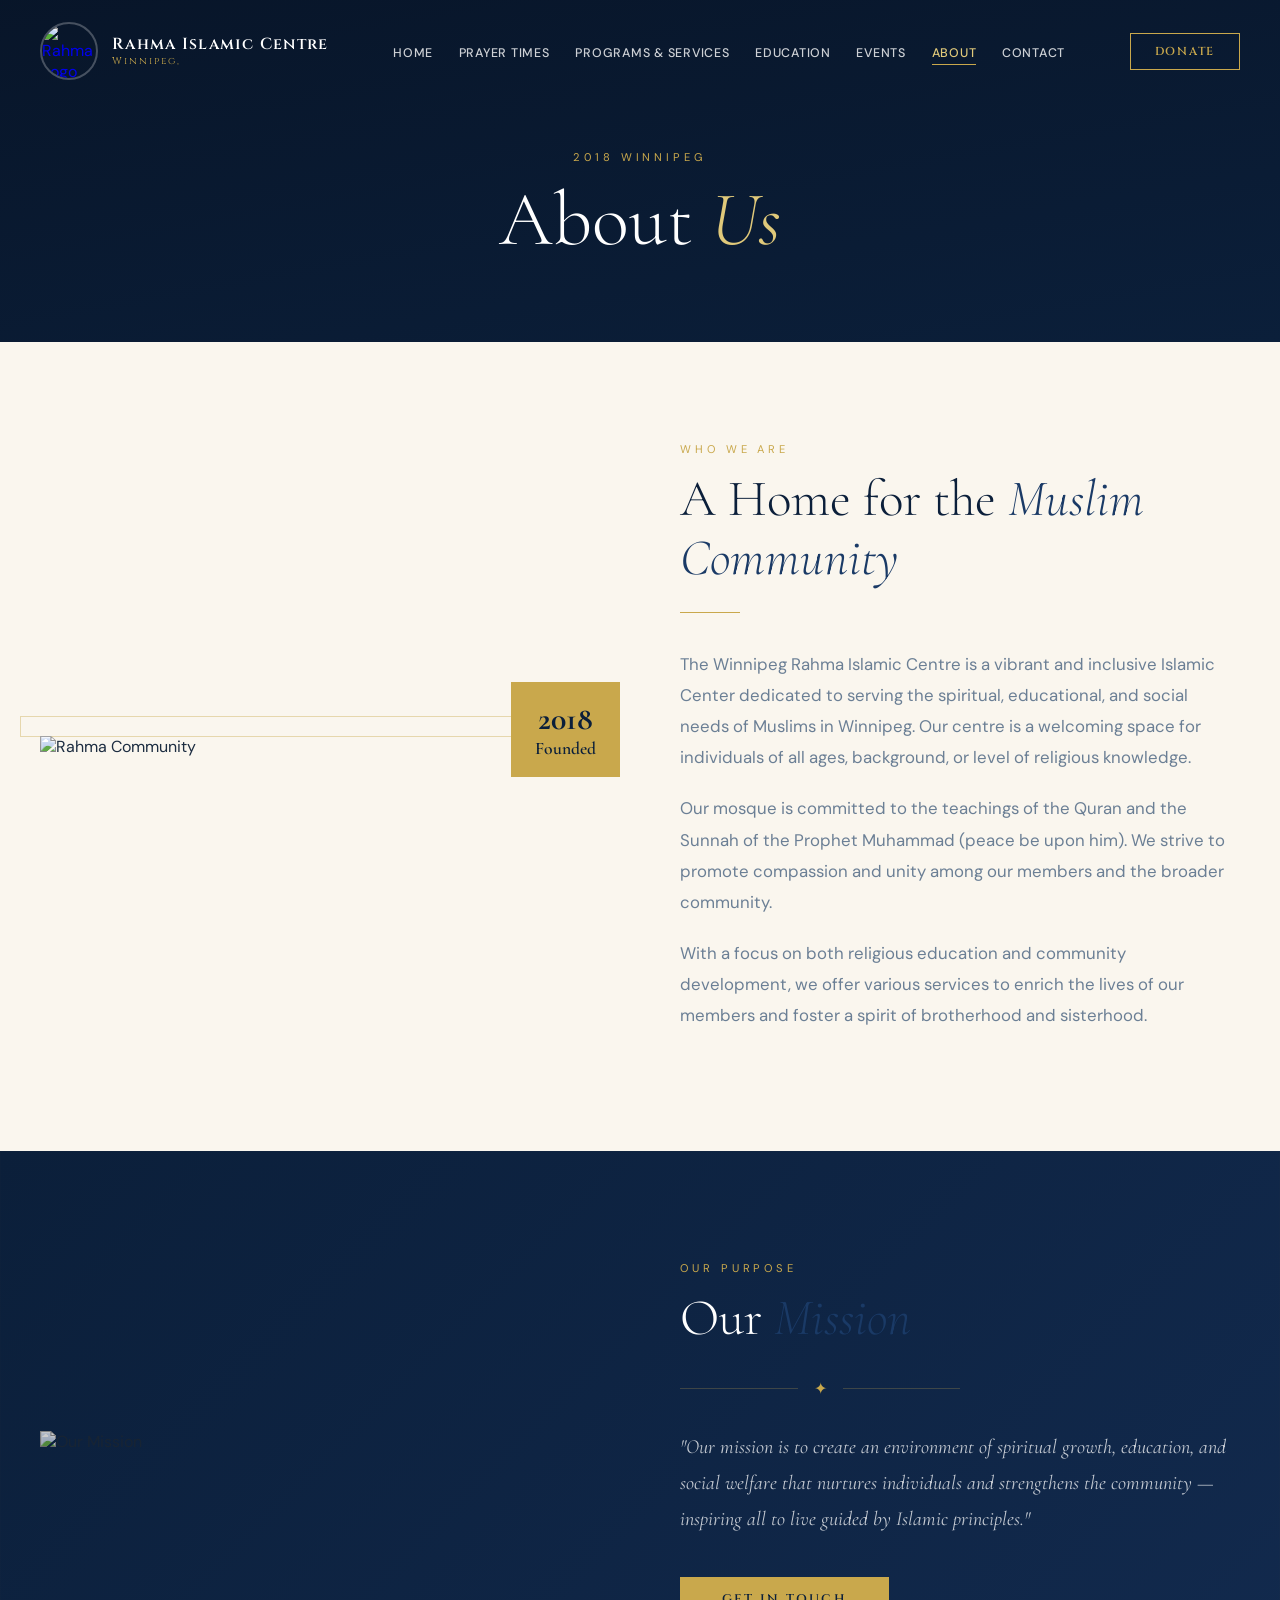
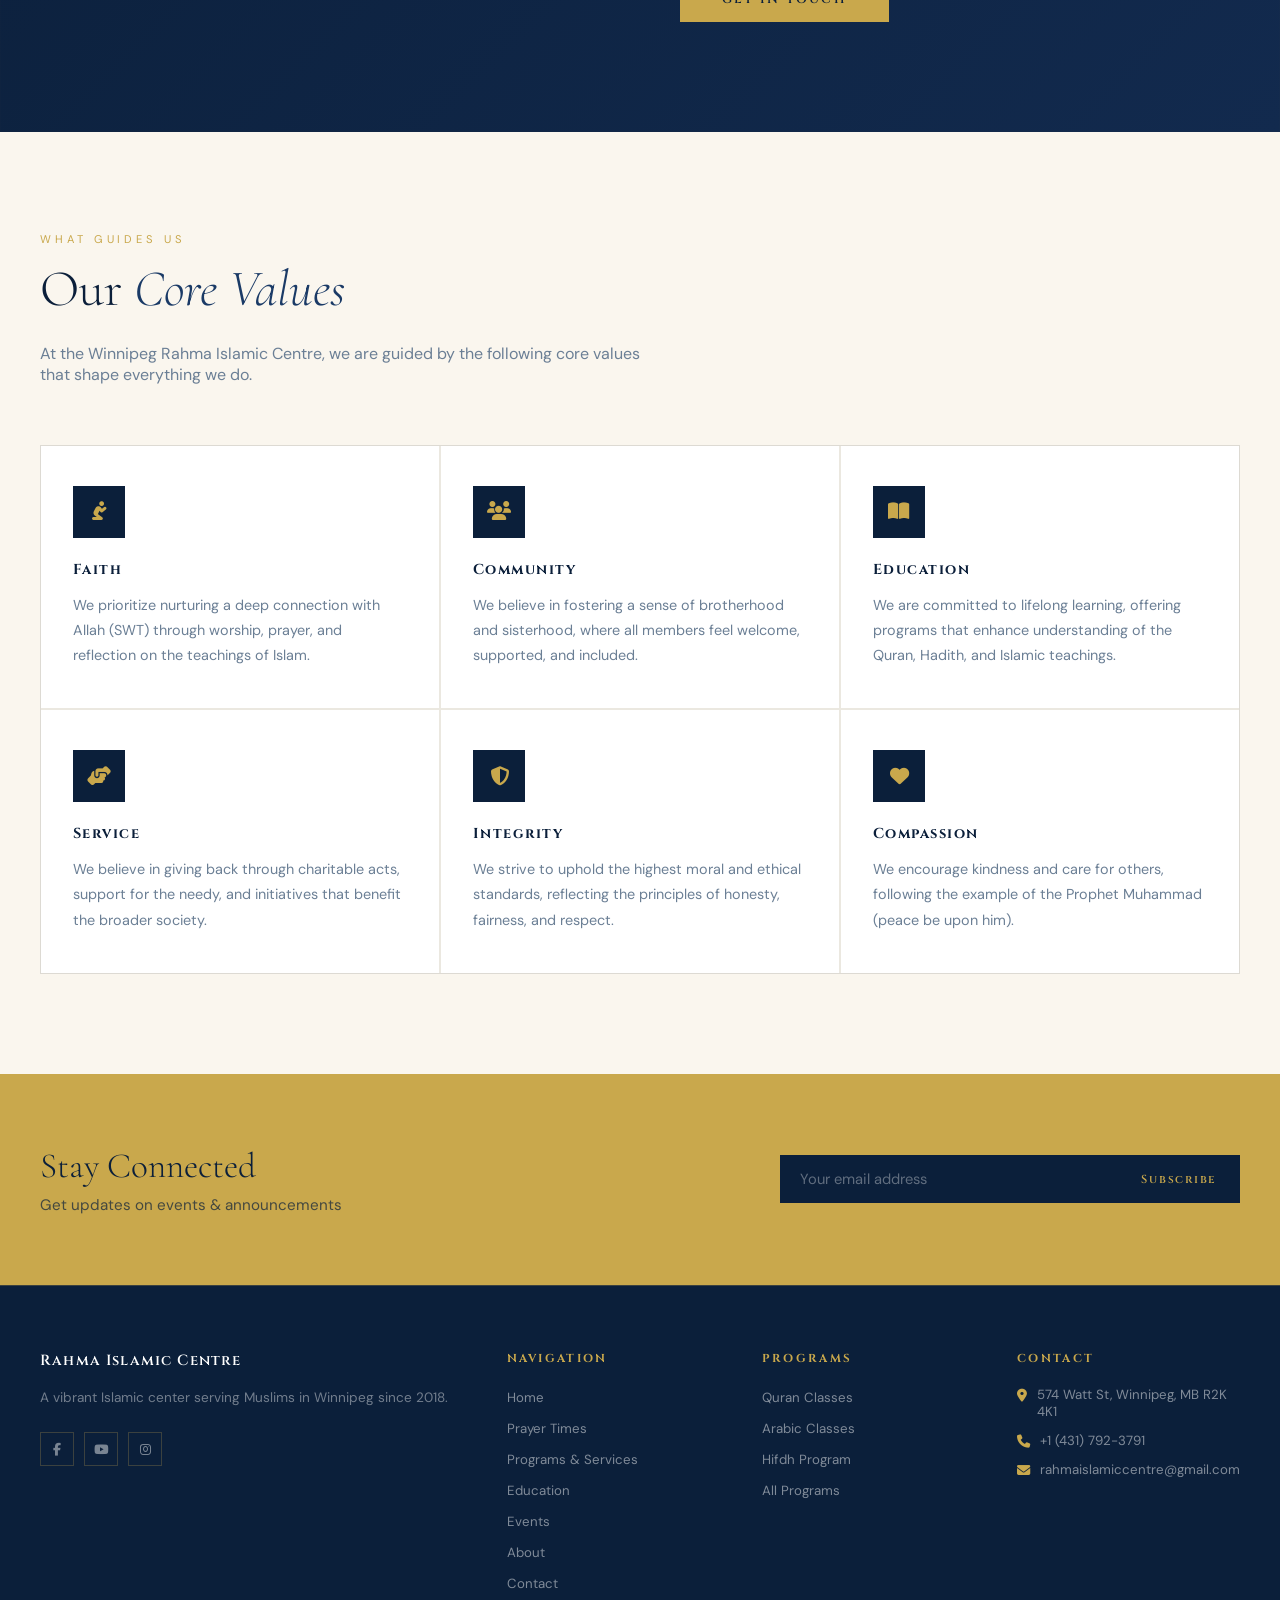
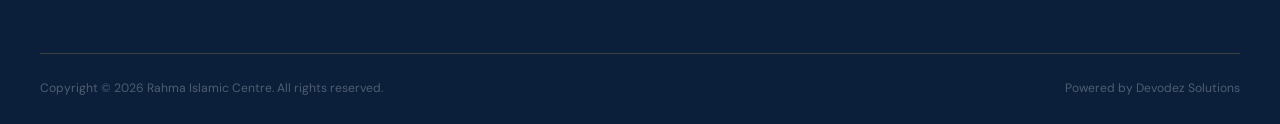
==== commit d086cf34: "delete galery" ====
--- a/about.html
+++ b/about.html
@@ -189,25 +189,6 @@
         </div>
     </section>
 
-    <section class="gallery-about">
-        <div class="container">
-            <span class="section-label reveal">Community Moments</span>
-            <h2 class="section-title reveal">Our <em>Gallery</em></h2>
-            <div class="divider reveal"></div>
-            <div class="gallery-about-grid reveal">
-                <div class="gallery-about-item"><img src="mosque.jpg" alt="Main Hall"><div class="gallery-about-item-overlay"></div></div>
-                <div class="gallery-about-item"><img src="mosque1.jpg" alt="Prayer Area"><div class="gallery-about-item-overlay"></div></div>
-                <div class="gallery-about-item"><img src="mosque2.jpg" alt="Education Room"><div class="gallery-about-item-overlay"></div></div>
-                <div class="gallery-about-item"><img src="mosque3.jpg" alt="Community Gathering"><div class="gallery-about-item-overlay"></div></div>
-                <div class="gallery-about-item"><img src="mosque4.jpg" alt="Community Event"><div class="gallery-about-item-overlay"></div></div>
-                <div class="gallery-about-item"><img src="mosque5.jpg" alt="Eid Celebration"><div class="gallery-about-item-overlay"></div></div>
-                <div class="gallery-about-item"><img src="mosque6.jpg" alt="Youth Program"><div class="gallery-about-item-overlay"></div></div>
-                <div class="gallery-about-item"><img src="mosque7.jpg" alt="Sisters Circle"><div class="gallery-about-item-overlay"></div></div>
-                <div class="gallery-about-item"><img src="mosque8.jpg" alt="Community Dinner"><div class="gallery-about-item-overlay"></div></div>
-            </div>
-        </div>
-    </section>
-
     <section class="mission-section">
         <div class="mission-pattern"></div>
         <div class="container">
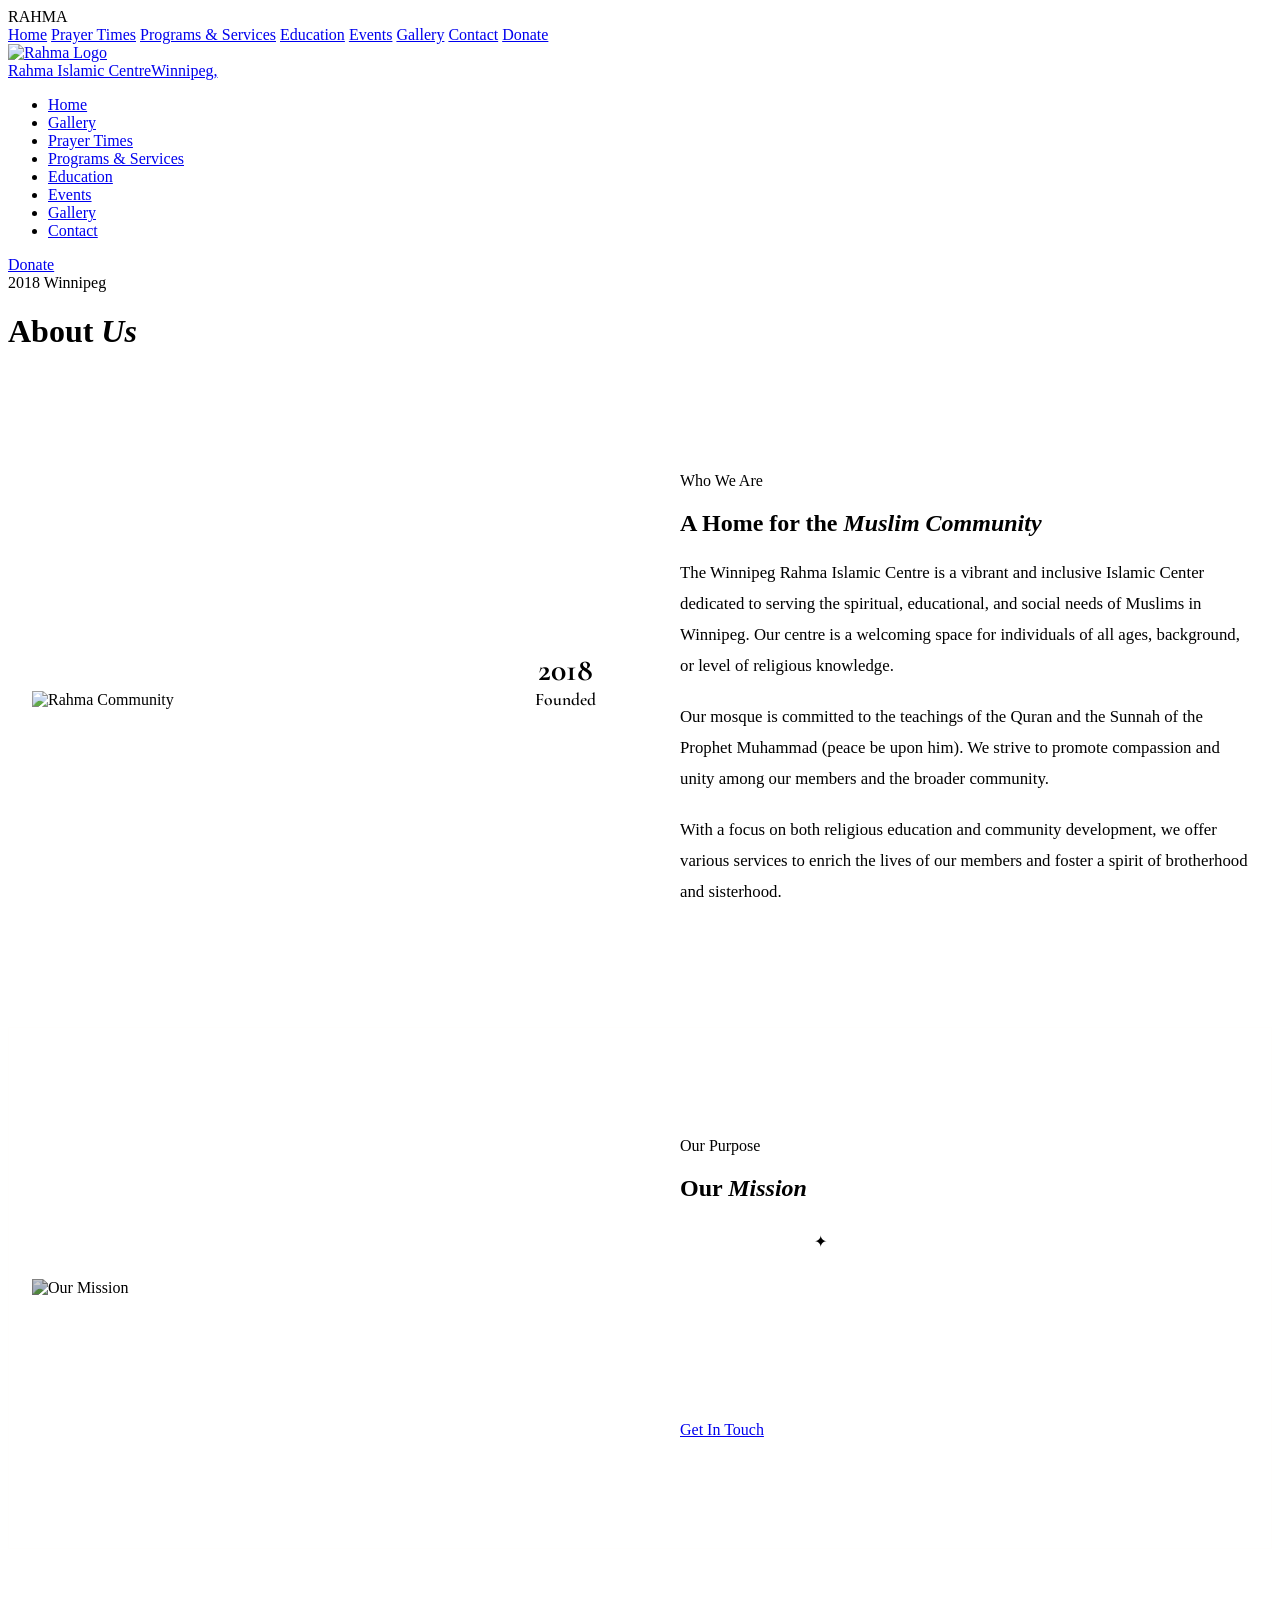
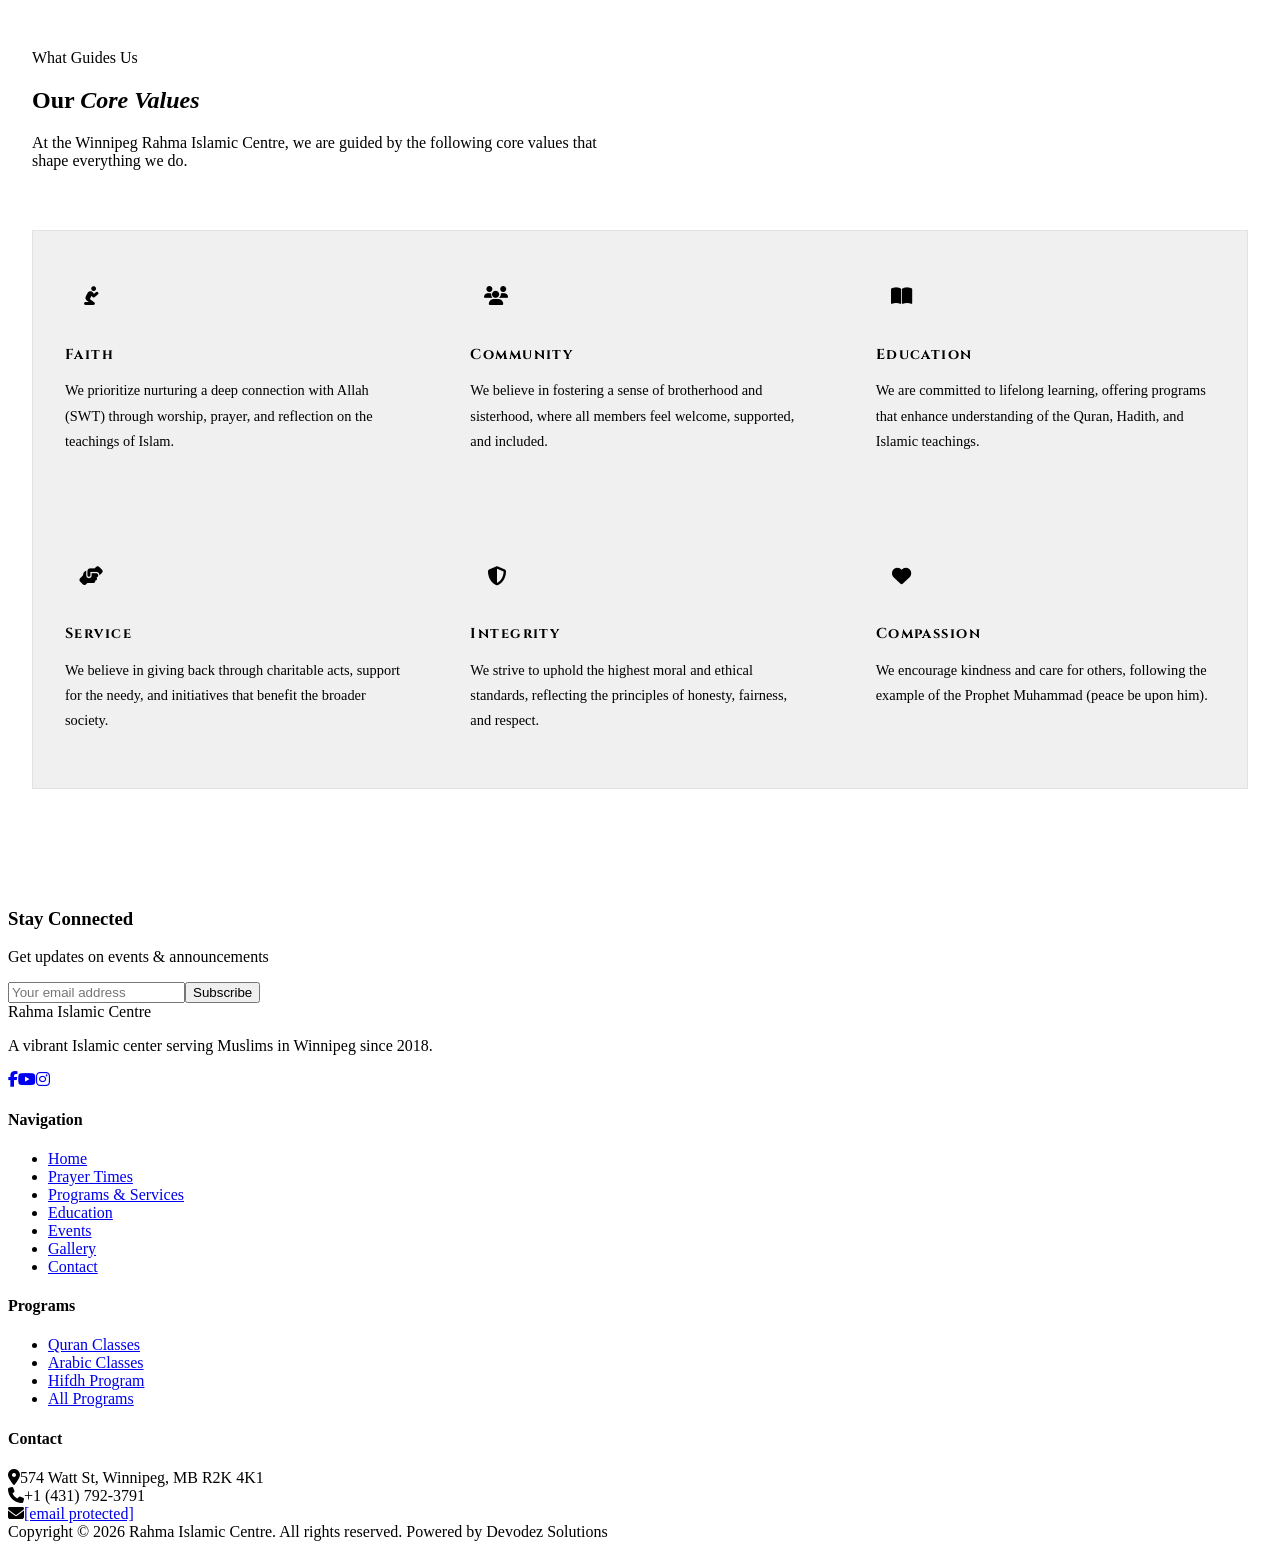
==== commit 247e5cee: "w" ====
--- a/about.html
+++ b/about.html
@@ -20,12 +20,6 @@
         .about-year { position: absolute; bottom: -20px; right: -20px; z-index: 2; background: var(--gold); color: var(--navy); padding: 18px 24px; font-family: 'Cormorant Garamond', serif; font-size: 1.1rem; font-weight: 600; text-align: center; line-height: 1.2; }
         .about-year strong { display: block; font-size: 2rem; }
         .about-intro-text p { font-size: 1.05rem; line-height: 1.85; color: var(--muted); margin-bottom: 20px; }
-
-        /* Gallery */
-        .gallery-about { background: var(--white); padding: 90px 24px; }
-        .gallery-about-grid { display: grid; grid-template-columns: repeat(3, 1fr); gap: 4px; }
-        .gallery-about-item { overflow: hidden; position: relative; height: 260px; cursor: pointer; }
-        .gallery-about-item img { width: 100%; height: 100%; object-fit: cover; transition: transform 0.6s ease, filter 0.4s ease; filter: brightness(0.85); }
         .gallery-about-item:hover img { transform: scale(1.08); filter: brightness(1); }
         .gallery-about-item-overlay { position: absolute; inset: 0; background: linear-gradient(transparent, rgba(11,31,58,0.6)); opacity: 0; transition: opacity 0.4s; }
         .gallery-about-item:hover .gallery-about-item-overlay { opacity: 1; }
@@ -144,7 +138,7 @@
         <a href="programs.html" onclick="closeMobile()">Programs & Services</a>
         <a href="education.html" onclick="closeMobile()">Education</a>
         <a href="events.html" onclick="closeMobile()">Events</a>
-        <a href="about.html" class="active" onclick="closeMobile()">About</a>
+        <a href="gallery.html" class="active" onclick="closeMobile()">Gallery</a>
         <a href="contact.html" onclick="closeMobile()">Contact</a>
         <a href="donate.html" class="mobile-donate" onclick="closeMobile()">Donate</a>
     </div>
@@ -153,12 +147,13 @@
             <a href="index.html" class="logo-wrap"><img src="logo.png" alt="Rahma Logo" class="logo-img"><div class="logo-text">Rahma Islamic Centre<span>Winnipeg, </span></div></a>
                         <ul class="nav-links">
                 <li><a href="index.html">Home</a></li>
+                <li><a href="gallery.html">Gallery</a><div class="nav-drop"><a href="index.html#about"><i class="fas fa-users"></i>Who We Are</a><a href="index.html#mission"><i class="fas fa-bullseye"></i>Our Mission</a><a href="index.html#values"><i class="fas fa-heart"></i>Core Values</a></div></li>
                 <li><a href="prayer-times.html">Prayer Times</a><div class="nav-drop"><a href="prayer-times.html#prayer"><i class="fas fa-clock"></i>Today's Prayer Times</a><a href="prayer-times.html#schedule"><i class="fas fa-calendar-alt"></i>Monthly Schedule</a><a href="prayer-times.html#jumuah"><i class="fas fa-mosque"></i>Jumu'ah Info</a></div></li>
                 <li><a href="programs.html">Programs & Services</a><div class="nav-drop"><a href="programs.html"><i class="fas fa-th-large"></i>All Programs</a><a href="activities.html"><i class="fas fa-running"></i>Activities & Classes</a><a href="programs.html#foodbank"><i class="fas fa-hand-holding-heart"></i>Food Bank</a><a href="programs.html#counseling"><i class="fas fa-comments"></i>Spiritual Counseling</a></div></li>
                 <li><a href="education.html">Education</a><div class="nav-drop"><a href="education.html"><i class="fas fa-book-open"></i>All Classes</a><a href="education.html#adult-quran"><i class="fas fa-quran"></i>Adult Quran Class</a><a href="education.html#kids-quran"><i class="fas fa-child"></i>Kids Quran Class</a><a href="education.html#hifdh"><i class="fas fa-star"></i>Hifdh Program</a><a href="education.html#arabic"><i class="fas fa-language"></i>Arabic Class</a></div></li>
                 <li><a href="events.html">Events</a><div class="nav-drop"><a href="events.html"><i class="fas fa-calendar-star"></i>Upcoming Events</a><a href="events.html#ramadan"><i class="fas fa-moon"></i>Ramadan Programs</a><a href="events.html#eid"><i class="fas fa-gift"></i>Eid Celebrations</a><a href="newsletter.html"><i class="fas fa-envelope"></i>Newsletter</a></div></li>
-                <li><a href="about.html" class="active">About</a><div class="nav-drop"><a href="about.html#intro"><i class="fas fa-users"></i>Who We Are</a><a href="about.html#mission"><i class="fas fa-bullseye"></i>Our Mission</a><a href="about.html#values"><i class="fas fa-heart"></i>Core Values</a><a href="about.html#gallery"><i class="fas fa-images"></i>Gallery</a></div></li>
-                <li><a href="contact.html">Contact</a><div class="nav-drop"><a href="contact.html#form"><i class="fas fa-paper-plane"></i>Send a Message</a><a href="contact.html#location"><i class="fas fa-map-marker-alt"></i>Location & Hours</a><a href="donate.html"><i class="fas fa-hand-holding-usd"></i>Donate</a></div></li>
+                <li><a href="gallery.html" class="active">Gallery</a><div class="nav-drop"><a href="index.html#about"><i class="fas fa-users"></i>Who We Are</a><a href="index.html#mission"><i class="fas fa-bullseye"></i>Our Mission</a><a href="index.html#values"><i class="fas fa-heart"></i>Core Values</a></div></li>
+                <li><a href="contact.html">Contact</a><div class="nav-drop"><a href="contact.html#form"><i class="fas fa-paper-plane"></i>Send a Message</a><a href="contact.html#location"><i class="fas fa-map-marker-alt"></i>Location & Hours</a></div></li>
             </ul>
             <a href="donate.html" class="nav-donate">Donate</a>
             <div class="hamburger" id="hamburger" onclick="toggleMobile()"><span></span><span></span><span></span></div>
@@ -189,7 +184,8 @@
         </div>
     </section>
 
-    <section class="mission-section">
+
+    <section class="mission-section" id="mission">
         <div class="mission-pattern"></div>
         <div class="container">
             <div class="mission-inner">
@@ -205,7 +201,7 @@
         </div>
     </section>
 
-    <section class="values-section">
+    <section class="values-section" id="values">
         <div class="container">
             <span class="section-label reveal">What Guides Us</span>
             <h2 class="section-title reveal">Our <em>Core Values</em></h2>
@@ -230,7 +226,7 @@
             <div class="footer-col"><h4>Navigation</h4><ul>
                 <li><a href="index.html">Home</a></li><li><a href="prayer-times.html">Prayer Times</a></li>
                 <li><a href="programs.html">Programs &amp; Services</a></li><li><a href="education.html">Education</a></li>
-                <li><a href="events.html">Events</a></li><li><a href="about.html">About</a></li><li><a href="contact.html">Contact</a></li>
+                <li><a href="events.html">Events</a></li><li><a href="gallery.html">Gallery</a></li><li><a href="contact.html">Contact</a></li>
             </ul></div>
             <div class="footer-col"><h4>Programs</h4><ul>
                 <li><a href="education.html">Quran Classes</a></li><li><a href="education.html">Arabic Classes</a></li>
@@ -239,10 +235,10 @@
             <div class="footer-col"><h4>Contact</h4>
                 <div class="contact-li"><i class="fas fa-map-marker-alt"></i><span>574 Watt St, Winnipeg, MB R2K 4K1</span></div>
                 <div class="contact-li"><i class="fas fa-phone"></i><span>+1 (431) 792-3791</span></div>
-                <div class="contact-li"><i class="fas fa-envelope"></i><span><a href="mailto:rahmaislamiccentre@gmail.com">rahmaislamiccentre@gmail.com</a></span></div>
-            </div>
-        </div>
-                <div class="footer-bottom">
+                <div class="contact-li"><i class="fas fa-envelope"></i><span><a href="/cdn-cgi/l/email-protection#087a69606569617b646965616b6b6d667c7a6d486f65696164266b6765"><span class="__cf_email__" data-cfemail="7a081b12171b1309161b171319191f140e081f3a1d171b131654191517">[email&#160;protected]</span></a></span></div>
+            </div>
+        </div>
+                        <div class="footer-bottom">
                 <span>Copyright &copy; 2026 Rahma Islamic Centre. All rights reserved.</span>
                 <span>Powered by Devodez Solutions</span>
             </div>
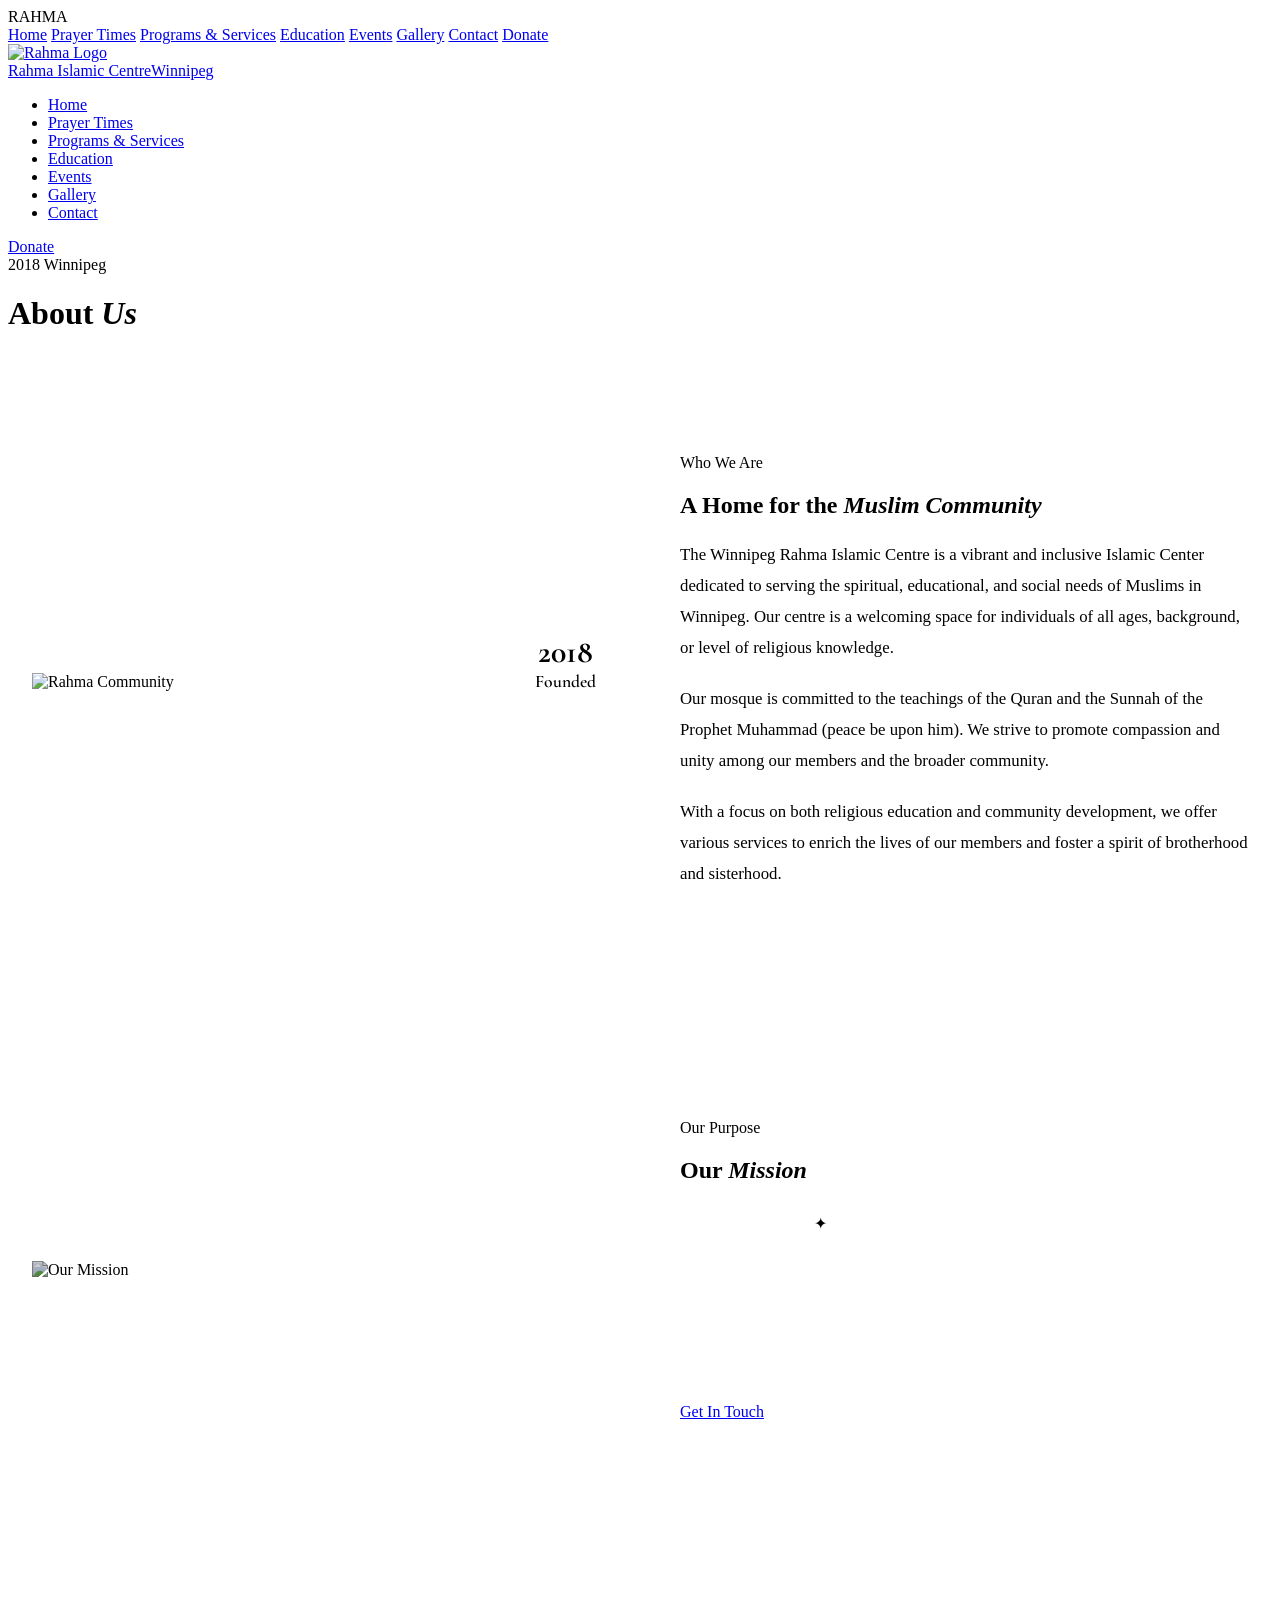
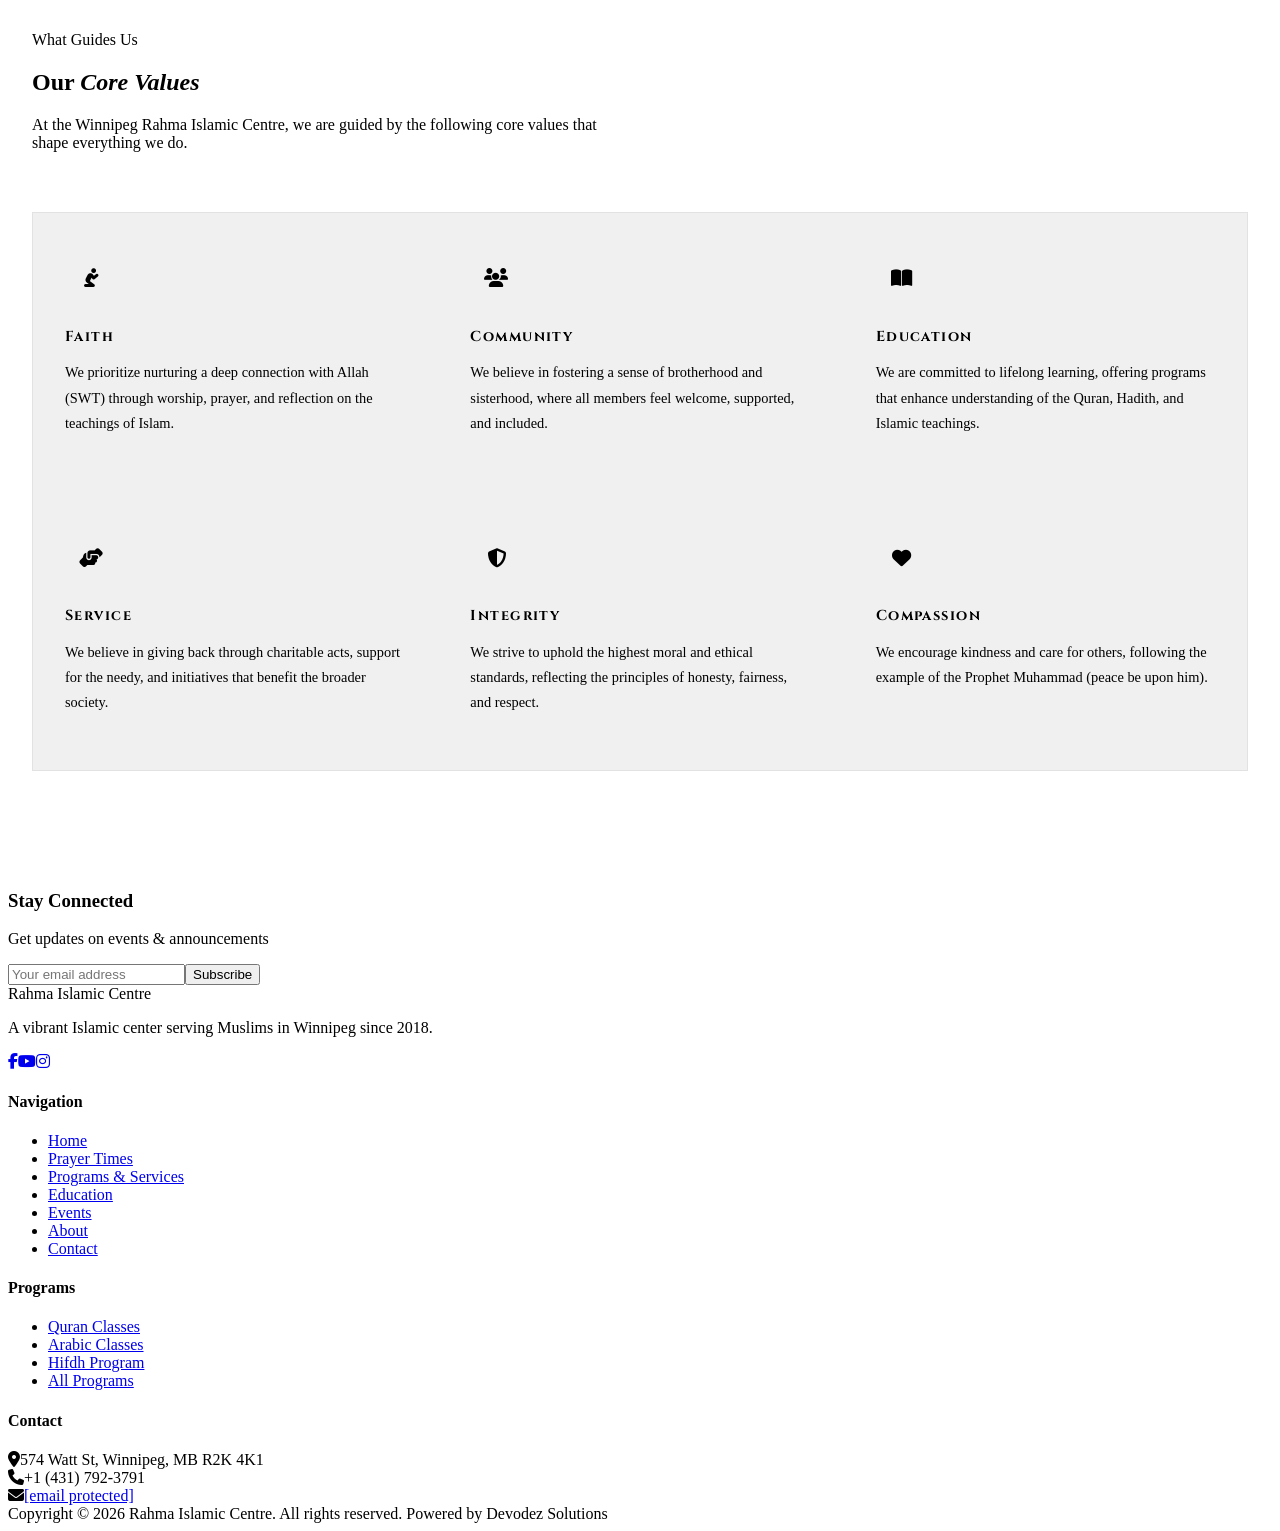
==== commit aeba4cdc: "eew" ====
--- a/about.html
+++ b/about.html
@@ -20,6 +20,12 @@
         .about-year { position: absolute; bottom: -20px; right: -20px; z-index: 2; background: var(--gold); color: var(--navy); padding: 18px 24px; font-family: 'Cormorant Garamond', serif; font-size: 1.1rem; font-weight: 600; text-align: center; line-height: 1.2; }
         .about-year strong { display: block; font-size: 2rem; }
         .about-intro-text p { font-size: 1.05rem; line-height: 1.85; color: var(--muted); margin-bottom: 20px; }
+
+        /* Gallery */
+        .gallery-about { background: var(--white); padding: 90px 24px; }
+        .gallery-about-grid { display: grid; grid-template-columns: repeat(3, 1fr); gap: 4px; }
+        .gallery-about-item { overflow: hidden; position: relative; height: 260px; cursor: pointer; }
+        .gallery-about-item img { width: 100%; height: 100%; object-fit: cover; transition: transform 0.6s ease, filter 0.4s ease; filter: brightness(0.85); }
         .gallery-about-item:hover img { transform: scale(1.08); filter: brightness(1); }
         .gallery-about-item-overlay { position: absolute; inset: 0; background: linear-gradient(transparent, rgba(11,31,58,0.6)); opacity: 0; transition: opacity 0.4s; }
         .gallery-about-item:hover .gallery-about-item-overlay { opacity: 1; }
@@ -133,27 +139,26 @@
 <body>
     <div id="loader"><div class="loader-text">RAHMA</div><div class="loader-bar"><div class="loader-fill"></div></div></div>
         <div class="mobile-menu" id="mobileMenu">
-        <a href="index.html" onclick="closeMobile()">Home</a>
-        <a href="prayer-times.html" onclick="closeMobile()">Prayer Times</a>
-        <a href="programs.html" onclick="closeMobile()">Programs & Services</a>
-        <a href="education.html" onclick="closeMobile()">Education</a>
-        <a href="events.html" onclick="closeMobile()">Events</a>
-        <a href="gallery.html" class="active" onclick="closeMobile()">Gallery</a>
-        <a href="contact.html" onclick="closeMobile()">Contact</a>
+        <a href="index.html" class="active" onclick="closeMobile()">Home</a>
+        <a href="prayer-times.html"  onclick="closeMobile()">Prayer Times</a>
+        <a href="programs.html"  onclick="closeMobile()">Programs &amp; Services</a>
+        <a href="education.html"  onclick="closeMobile()">Education</a>
+        <a href="events.html"  onclick="closeMobile()">Events</a>
+        <a href="gallery.html"  onclick="closeMobile()">Gallery</a>
+        <a href="contact.html"  onclick="closeMobile()">Contact</a>
         <a href="donate.html" class="mobile-donate" onclick="closeMobile()">Donate</a>
     </div>
     <nav class="navbar" id="navbar">
         <div class="navbar-inner">
-            <a href="index.html" class="logo-wrap"><img src="logo.png" alt="Rahma Logo" class="logo-img"><div class="logo-text">Rahma Islamic Centre<span>Winnipeg, </span></div></a>
+            <a href="index.html" class="logo-wrap"><img src="logo.png" alt="Rahma Logo" class="logo-img"><div class="logo-text">Rahma Islamic Centre<span>Winnipeg</span></div></a>
                         <ul class="nav-links">
-                <li><a href="index.html">Home</a></li>
-                <li><a href="gallery.html">Gallery</a><div class="nav-drop"><a href="index.html#about"><i class="fas fa-users"></i>Who We Are</a><a href="index.html#mission"><i class="fas fa-bullseye"></i>Our Mission</a><a href="index.html#values"><i class="fas fa-heart"></i>Core Values</a></div></li>
-                <li><a href="prayer-times.html">Prayer Times</a><div class="nav-drop"><a href="prayer-times.html#prayer"><i class="fas fa-clock"></i>Today's Prayer Times</a><a href="prayer-times.html#schedule"><i class="fas fa-calendar-alt"></i>Monthly Schedule</a><a href="prayer-times.html#jumuah"><i class="fas fa-mosque"></i>Jumu'ah Info</a></div></li>
-                <li><a href="programs.html">Programs & Services</a><div class="nav-drop"><a href="programs.html"><i class="fas fa-th-large"></i>All Programs</a><a href="activities.html"><i class="fas fa-running"></i>Activities & Classes</a><a href="programs.html#foodbank"><i class="fas fa-hand-holding-heart"></i>Food Bank</a><a href="programs.html#counseling"><i class="fas fa-comments"></i>Spiritual Counseling</a></div></li>
-                <li><a href="education.html">Education</a><div class="nav-drop"><a href="education.html"><i class="fas fa-book-open"></i>All Classes</a><a href="education.html#adult-quran"><i class="fas fa-quran"></i>Adult Quran Class</a><a href="education.html#kids-quran"><i class="fas fa-child"></i>Kids Quran Class</a><a href="education.html#hifdh"><i class="fas fa-star"></i>Hifdh Program</a><a href="education.html#arabic"><i class="fas fa-language"></i>Arabic Class</a></div></li>
-                <li><a href="events.html">Events</a><div class="nav-drop"><a href="events.html"><i class="fas fa-calendar-star"></i>Upcoming Events</a><a href="events.html#ramadan"><i class="fas fa-moon"></i>Ramadan Programs</a><a href="events.html#eid"><i class="fas fa-gift"></i>Eid Celebrations</a><a href="newsletter.html"><i class="fas fa-envelope"></i>Newsletter</a></div></li>
-                <li><a href="gallery.html" class="active">Gallery</a><div class="nav-drop"><a href="index.html#about"><i class="fas fa-users"></i>Who We Are</a><a href="index.html#mission"><i class="fas fa-bullseye"></i>Our Mission</a><a href="index.html#values"><i class="fas fa-heart"></i>Core Values</a></div></li>
-                <li><a href="contact.html">Contact</a><div class="nav-drop"><a href="contact.html#form"><i class="fas fa-paper-plane"></i>Send a Message</a><a href="contact.html#location"><i class="fas fa-map-marker-alt"></i>Location & Hours</a></div></li>
+                <li><a href="index.html" class="active">Home</a><div class="nav-drop"><a href="index.html#about"><i class="fas fa-users"></i>Who We Are</a><a href="index.html#mission"><i class="fas fa-bullseye"></i>Our Mission</a><a href="index.html#values"><i class="fas fa-heart"></i>Core Values</a></div></li>
+                <li><a href="prayer-times.html" >Prayer Times</a><div class="nav-drop"><a href="prayer-times.html#prayer"><i class="fas fa-clock"></i>Today's Prayer Times</a><a href="prayer-times.html#schedule"><i class="fas fa-calendar-alt"></i>Monthly Schedule</a><a href="prayer-times.html#jumuah"><i class="fas fa-mosque"></i>Jumu'ah Info</a></div></li>
+                <li><a href="programs.html" >Programs &amp; Services</a><div class="nav-drop"><a href="programs.html"><i class="fas fa-th-large"></i>All Programs</a><a href="activities.html"><i class="fas fa-running"></i>Activities &amp; Classes</a><a href="programs.html#foodbank"><i class="fas fa-hand-holding-heart"></i>Food Bank</a><a href="programs.html#counseling"><i class="fas fa-comments"></i>Spiritual Counseling</a></div></li>
+                <li><a href="education.html" >Education</a><div class="nav-drop"><a href="education.html"><i class="fas fa-book-open"></i>All Classes</a><a href="education.html#adult-quran"><i class="fas fa-quran"></i>Adult Quran Class</a><a href="education.html#kids-quran"><i class="fas fa-child"></i>Kids Quran Class</a><a href="education.html#hifdh"><i class="fas fa-star"></i>Hifdh Program</a><a href="education.html#arabic"><i class="fas fa-language"></i>Arabic Class</a></div></li>
+                <li><a href="events.html" >Events</a><div class="nav-drop"><a href="events.html"><i class="fas fa-calendar-star"></i>Upcoming Events</a><a href="events.html#ramadan"><i class="fas fa-moon"></i>Ramadan Programs</a><a href="events.html#eid"><i class="fas fa-gift"></i>Eid Celebrations</a><a href="newsletter.html"><i class="fas fa-envelope"></i>Newsletter</a></div></li>
+                <li><a href="gallery.html" >Gallery</a></li>
+                <li><a href="contact.html" >Contact</a><div class="nav-drop"><a href="contact.html#form"><i class="fas fa-paper-plane"></i>Send a Message</a><a href="contact.html#location"><i class="fas fa-map-marker-alt"></i>Location &amp; Hours</a></div></li>
             </ul>
             <a href="donate.html" class="nav-donate">Donate</a>
             <div class="hamburger" id="hamburger" onclick="toggleMobile()"><span></span><span></span><span></span></div>
@@ -184,8 +189,7 @@
         </div>
     </section>
 
-
-    <section class="mission-section" id="mission">
+    <section class="mission-section">
         <div class="mission-pattern"></div>
         <div class="container">
             <div class="mission-inner">
@@ -201,7 +205,7 @@
         </div>
     </section>
 
-    <section class="values-section" id="values">
+    <section class="values-section">
         <div class="container">
             <span class="section-label reveal">What Guides Us</span>
             <h2 class="section-title reveal">Our <em>Core Values</em></h2>
@@ -226,7 +230,7 @@
             <div class="footer-col"><h4>Navigation</h4><ul>
                 <li><a href="index.html">Home</a></li><li><a href="prayer-times.html">Prayer Times</a></li>
                 <li><a href="programs.html">Programs &amp; Services</a></li><li><a href="education.html">Education</a></li>
-                <li><a href="events.html">Events</a></li><li><a href="gallery.html">Gallery</a></li><li><a href="contact.html">Contact</a></li>
+                <li><a href="events.html">Events</a></li><li><a href="about.html">About</a></li><li><a href="contact.html">Contact</a></li>
             </ul></div>
             <div class="footer-col"><h4>Programs</h4><ul>
                 <li><a href="education.html">Quran Classes</a></li><li><a href="education.html">Arabic Classes</a></li>
@@ -235,12 +239,12 @@
             <div class="footer-col"><h4>Contact</h4>
                 <div class="contact-li"><i class="fas fa-map-marker-alt"></i><span>574 Watt St, Winnipeg, MB R2K 4K1</span></div>
                 <div class="contact-li"><i class="fas fa-phone"></i><span>+1 (431) 792-3791</span></div>
-                <div class="contact-li"><i class="fas fa-envelope"></i><span><a href="/cdn-cgi/l/email-protection#087a69606569617b646965616b6b6d667c7a6d486f65696164266b6765"><span class="__cf_email__" data-cfemail="7a081b12171b1309161b171319191f140e081f3a1d171b131654191517">[email&#160;protected]</span></a></span></div>
+                <div class="contact-li"><i class="fas fa-envelope"></i><span><a href="/cdn-cgi/l/email-protection#2755464f4a464e544b464a4e4444424953554267404a464e4b0944484a"><span class="__cf_email__" data-cfemail="c2b0a3aaafa3abb1aea3afaba1a1a7acb6b0a782a5afa3abaeeca1adaf">[email&#160;protected]</span></a></span></div>
             </div>
         </div>
                         <div class="footer-bottom">
                 <span>Copyright &copy; 2026 Rahma Islamic Centre. All rights reserved.</span>
-                <span>Powered by Devodez Solutions</span>
+                                <span>Powered by Devodez Solutions</span>
             </div>
         </div>
     </footer>
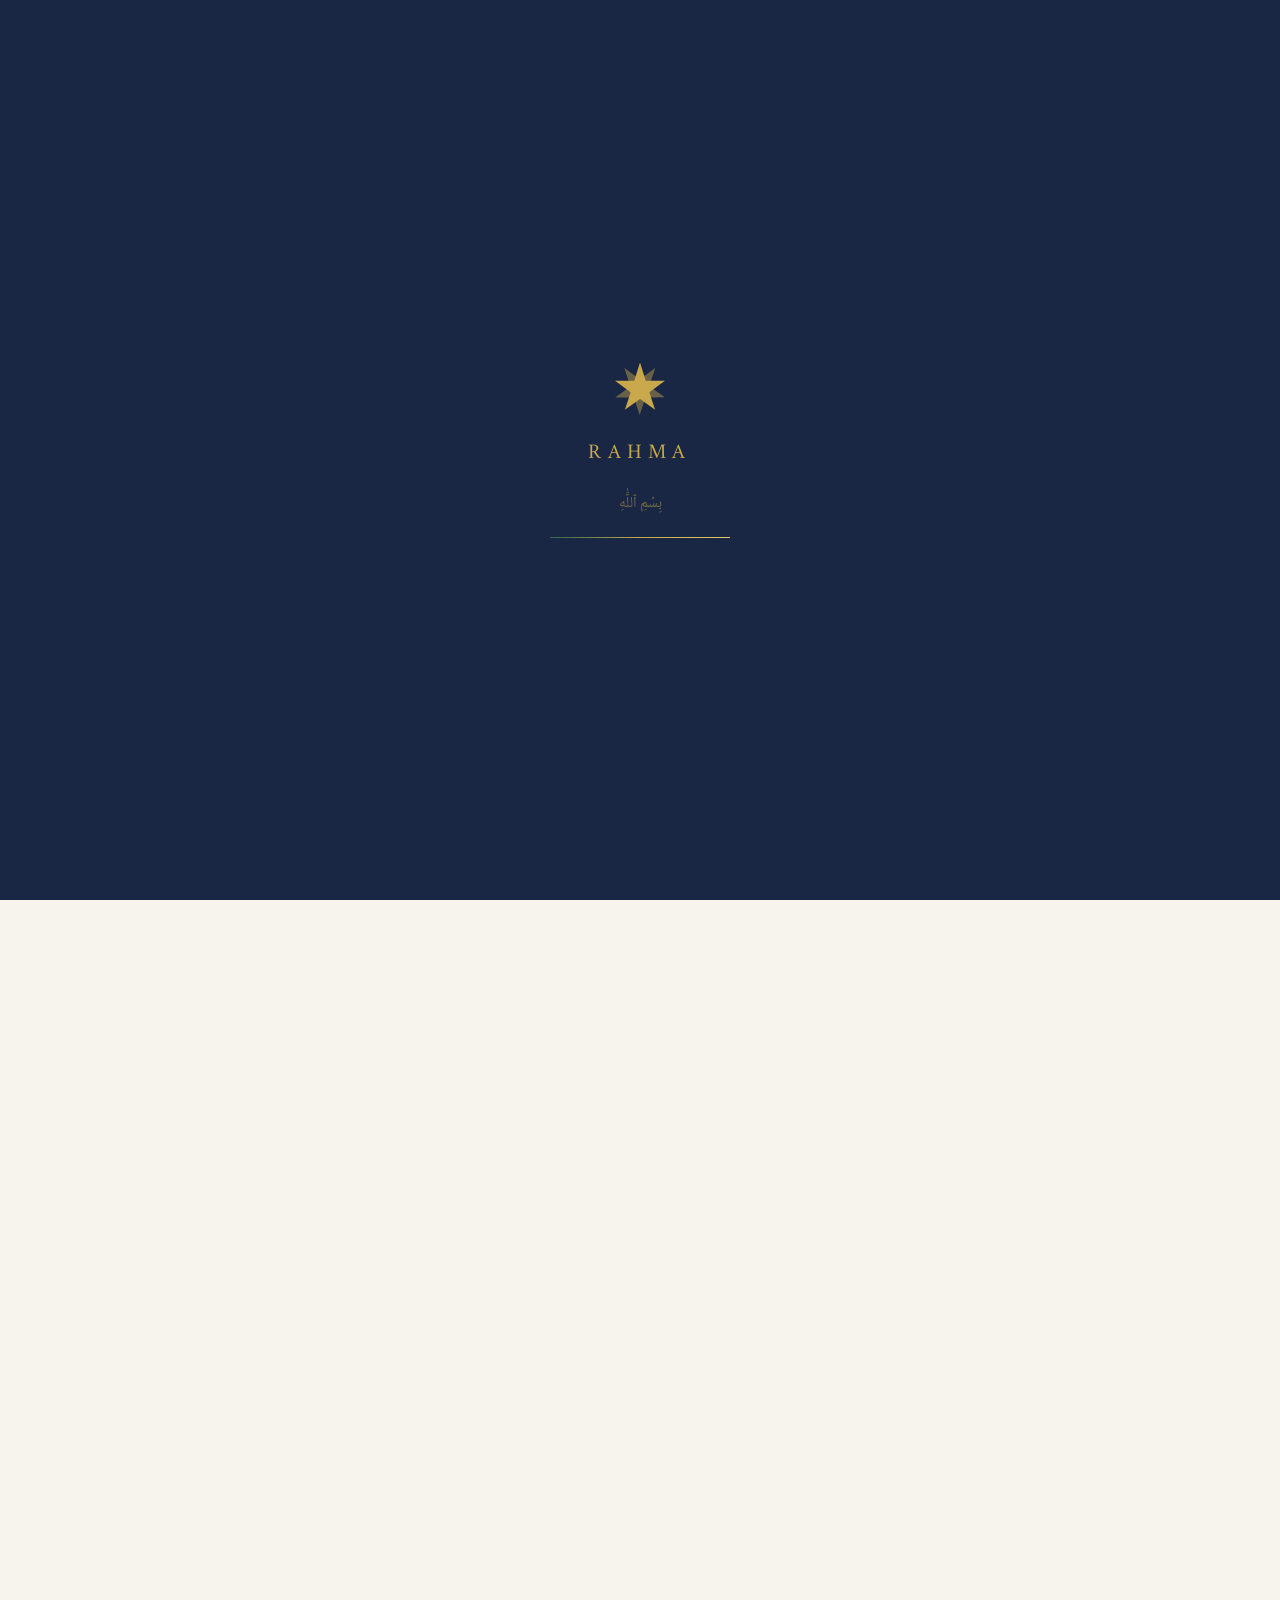
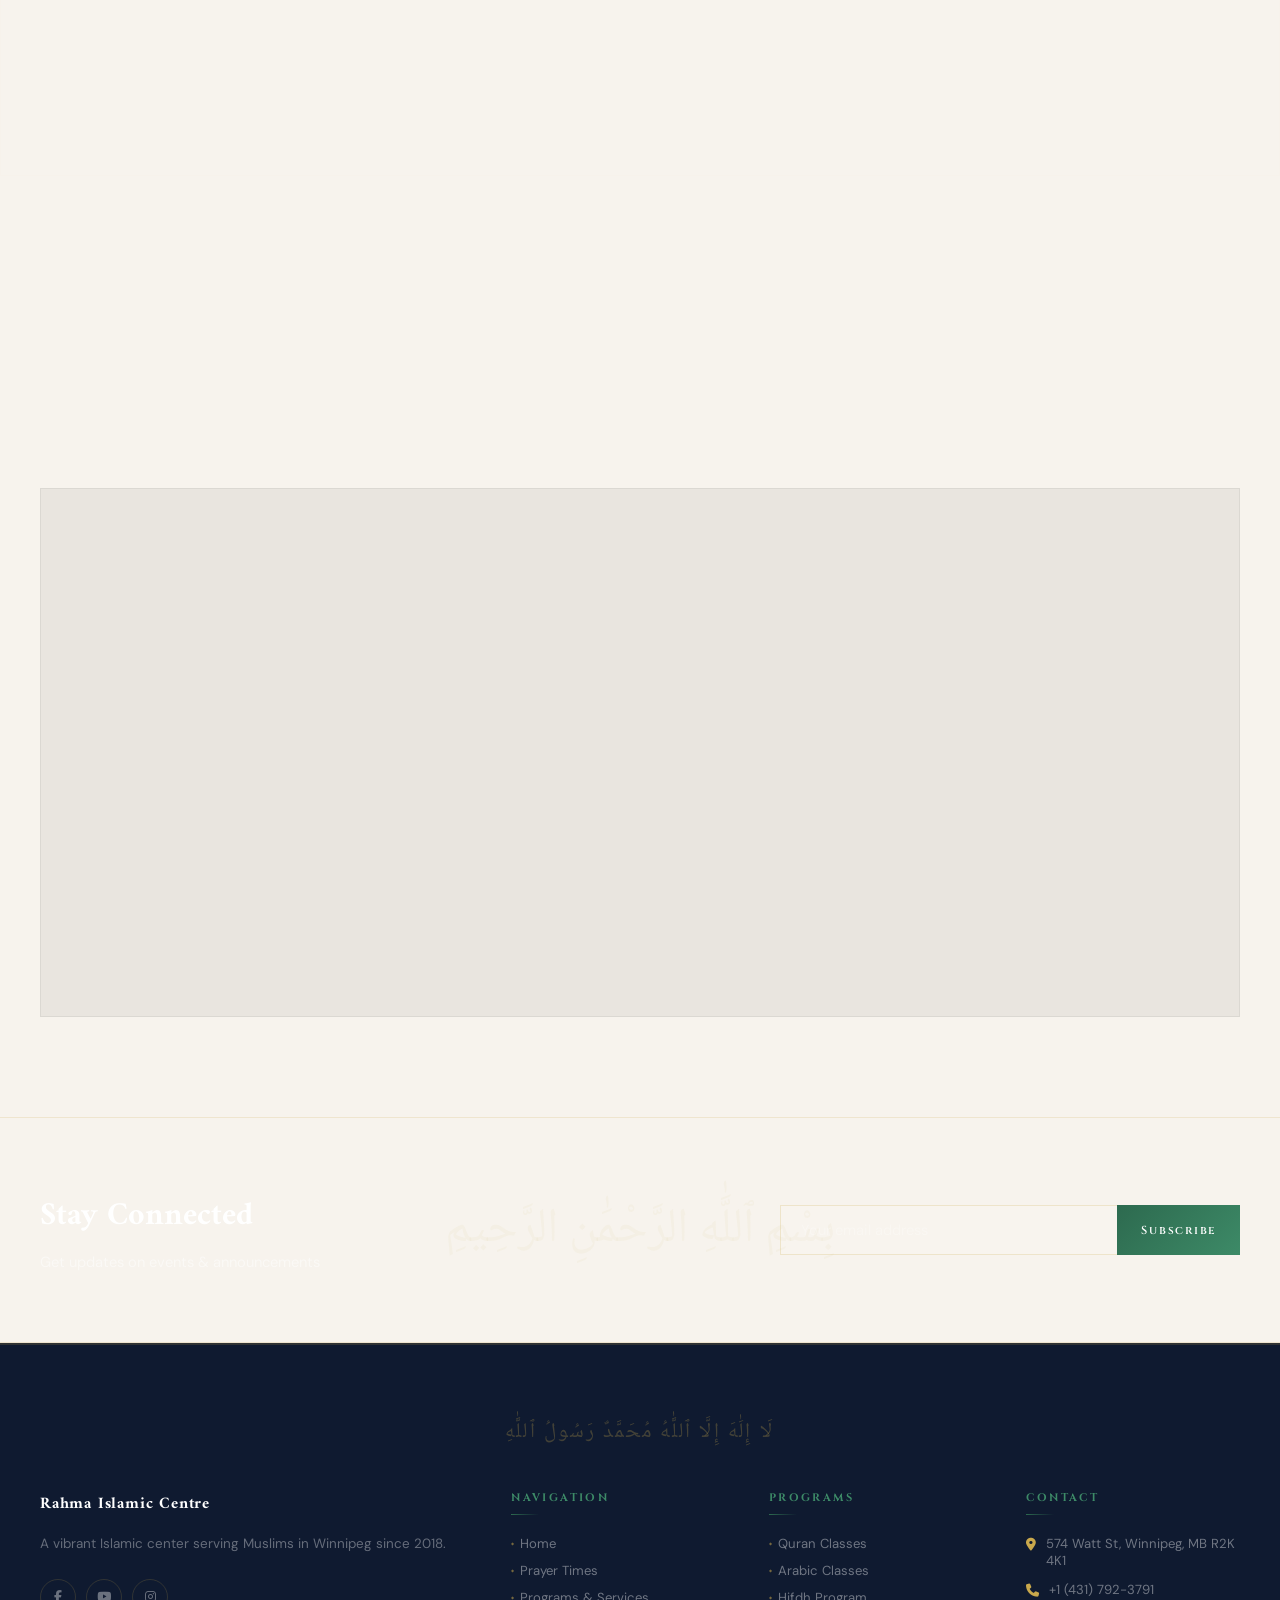
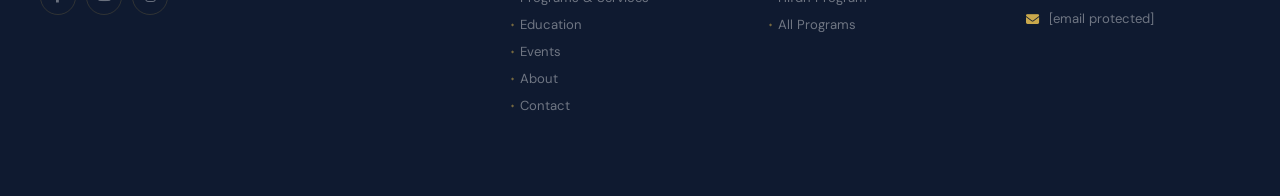
==== commit 43ed0096: "Eid" ====
--- a/about.html
+++ b/about.html
@@ -7,7 +7,7 @@
     <link rel="icon" type="image/png" href="logo.png">
     <link rel="preconnect" href="https://fonts.googleapis.com">
     <link rel="preconnect" href="https://fonts.gstatic.com" crossorigin>
-    <link href="https://fonts.googleapis.com/css2?family=Cormorant+Garamond:ital,wght@0,300;0,400;0,600;1,300;1,400&family=Cinzel:wght@400;600;700&family=DM+Sans:wght@300;400;500&display=swap" rel="stylesheet">
+    <link href="https://fonts.googleapis.com/css2?family=Amiri:ital,wght@0,400;0,700;1,400;1,700&family=Cinzel:wght@400;600;700&family=Cormorant+Garamond:ital,wght@0,300;0,400;0,600;1,300;1,400&family=DM+Sans:wght@300;400;500&family=Noto+Naskh+Arabic:wght@400;500&display=swap" rel="stylesheet">
     <link rel="stylesheet" href="https://cdnjs.cloudflare.com/ajax/libs/font-awesome/6.4.0/css/all.min.css">
     <link rel="stylesheet" href="style.css">
     <style>
@@ -137,7 +137,12 @@
     <!-- /DROPDOWN NAV CSS -->
 </head>
 <body>
-    <div id="loader"><div class="loader-text">RAHMA</div><div class="loader-bar"><div class="loader-fill"></div></div></div>
+    <div id="loader">
+  <div class="loader-star"></div>
+  <div class="loader-text">RAHMA</div>
+  <div class="loader-arabic">بِسْمِ ٱللَّٰهِ</div>
+  <div class="loader-bar"><div class="loader-fill"></div></div>
+</div>
         <div class="mobile-menu" id="mobileMenu">
         <a href="index.html" class="active" onclick="closeMobile()">Home</a>
         <a href="prayer-times.html"  onclick="closeMobile()">Prayer Times</a>
@@ -167,7 +172,9 @@
 
     <div class="page-header">
         <div class="page-header-pattern"></div><div class="page-header-overlay"></div>
-        <div class="page-header-content"><span class="page-header-eyebrow"> 2018  Winnipeg</span><h1>About <em>Us</em></h1></div>
+        <div class="page-header-content"><span class="page-header-eyebrow"> 2018  Winnipeg</span><h1>About <em>Us</em></h1>
+            <div class="page-header-arabesque"><div class="arabesque-divider"><span class="arabesque-gem">✦ ✦ ✦</span></div></div>
+        </div>
     </div>
 
     <section class="about-intro">
@@ -225,12 +232,13 @@
         <form class="newsletter-form" onsubmit="subscribeNewsletter(event)"><input type="email" class="newsletter-input" placeholder="Your email address" required><button type="submit" class="newsletter-btn">Subscribe</button></form>
     </div></div></section>
     <footer class="footer"><div class="container">
+        <div class="footer-shahada">لَا إِلَٰهَ إِلَّا ٱللَّٰهُ مُحَمَّدٌ رَسُولُ ٱللَّٰهِ</div>
         <div class="footer-grid">
             <div class="footer-brand"><span class="logo-text-footer">Rahma Islamic Centre</span><p>A vibrant Islamic center serving Muslims in Winnipeg since 2018.</p><div class="footer-social"><a href="#"><i class="fab fa-facebook-f"></i></a><a href="#"><i class="fab fa-youtube"></i></a><a href="#"><i class="fab fa-instagram"></i></a></div></div>
             <div class="footer-col"><h4>Navigation</h4><ul>
                 <li><a href="index.html">Home</a></li><li><a href="prayer-times.html">Prayer Times</a></li>
                 <li><a href="programs.html">Programs &amp; Services</a></li><li><a href="education.html">Education</a></li>
-                <li><a href="events.html">Events</a></li><li><a href="about.html">About</a></li><li><a href="contact.html">Contact</a></li>
+                <li><a href="events.html">Events</a></li><li><a href="index.html#about">About</a></li><li><a href="contact.html">Contact</a></li>
             </ul></div>
             <div class="footer-col"><h4>Programs</h4><ul>
                 <li><a href="education.html">Quran Classes</a></li><li><a href="education.html">Arabic Classes</a></li>
@@ -239,15 +247,7 @@
             <div class="footer-col"><h4>Contact</h4>
                 <div class="contact-li"><i class="fas fa-map-marker-alt"></i><span>574 Watt St, Winnipeg, MB R2K 4K1</span></div>
                 <div class="contact-li"><i class="fas fa-phone"></i><span>+1 (431) 792-3791</span></div>
-                <div class="contact-li"><i class="fas fa-envelope"></i><span><a href="/cdn-cgi/l/email-protection#2755464f4a464e544b464a4e4444424953554267404a464e4b0944484a"><span class="__cf_email__" data-cfemail="c2b0a3aaafa3abb1aea3afaba1a1a7acb6b0a782a5afa3abaeeca1adaf">[email&#160;protected]</span></a></span></div>
-            </div>
-        </div>
-                        <div class="footer-bottom">
-                <span>Copyright &copy; 2026 Rahma Islamic Centre. All rights reserved.</span>
-                                <span>Powered by Devodez Solutions</span>
-            </div>
-        </div>
-    </footer>
-    <script src="shared.js"></script>
-</body>
-</html>
+                <div class="contact-li"><i class="fas fa-envelope"></i><span><a href="/cdn-cgi/l/email-protection#f280939a9f939b819e939f9b9191979c868097b2959f939b9edc919d9f"><span class="__cf_email__" data-cfemail="7a081b12171b1309161b171319191f140e081f3a1d171b131654191517">[email&#160;protected]</span></a></span></div>
+            </div>
+        </div>
+                               
--- a/style.css
+++ b/style.css
@@ -0,0 +1,328 @@
+/* ============================================================
+   RAHMA ISLAMIC CENTRE — style.css  v4 — Islamic Design Edition
+   Direction artistique : Sanctuaire numérique
+   Palette : Nuit de mosquée + Or vivant + Vert prophétique
+   Typographie : Amiri + DM Sans
+============================================================ */
+
+*, *::before, *::after { margin: 0; padding: 0; box-sizing: border-box; }
+
+:root {
+  --navy:          #1A2744;
+  --navy-mid:      #22345a;
+  --navy-light:    #2d4a7a;
+  --gold:          #C9A84C;
+  --gold-light:    #E8C96A;
+  --gold-pale:     #f5e9c4;
+  --gold-glow:     rgba(201,168,76,0.35);
+  --emerald:       #2D6A4F;
+  --emerald-light: #3d8a67;
+  --emerald-pale:  rgba(45,106,79,0.12);
+  --cream:         #F7F3ED;
+  --cream-warm:    #F0EAE0;
+  --white:         #FFFFFF;
+  --text:          #1a2d45;
+  --muted:         #6B5E4E;
+  --border:        rgba(201,168,76,0.25);
+}
+
+html { scroll-behavior: smooth; }
+body {
+  font-family: 'DM Sans', sans-serif;
+  background: var(--cream);
+  color: var(--text);
+  overflow-x: hidden;
+  background-image: url('pattern.png');
+  background-repeat: repeat;
+  background-size: 380px auto;
+  background-attachment: fixed;
+}
+
+::-webkit-scrollbar { width: 5px; }
+::-webkit-scrollbar-track { background: var(--navy); }
+::-webkit-scrollbar-thumb { background: linear-gradient(var(--gold), var(--emerald)); }
+
+/* ═══ LOADER ═══ */
+#loader {
+  position: fixed; inset: 0; z-index: 99999;
+  background: var(--navy);
+  display: flex; align-items: center; justify-content: center;
+  flex-direction: column; gap: 20px;
+  transition: opacity 0.6s ease, visibility 0.6s ease;
+}
+#loader.hidden { opacity: 0; visibility: hidden; pointer-events: none; }
+.loader-star {
+  width: 52px; height: 52px; position: relative;
+  animation: starSpin 2.2s linear infinite;
+}
+.loader-star::before, .loader-star::after {
+  content: ''; position: absolute; inset: 0;
+  background: var(--gold);
+  clip-path: polygon(50% 0%,61% 35%,98% 35%,68% 57%,79% 91%,50% 70%,21% 91%,32% 57%,2% 35%,39% 35%);
+}
+.loader-star::after { transform: rotate(36deg); background: rgba(201,168,76,0.45); }
+@keyframes starSpin {
+  0%   { transform: rotate(0deg) scale(1); }
+  50%  { transform: rotate(180deg) scale(1.08); }
+  100% { transform: rotate(360deg) scale(1); }
+}
+.loader-text { font-family: 'Amiri', serif; color: var(--gold); font-size: 1.3rem; letter-spacing: 0.3em; }
+.loader-arabic { font-family: 'Noto Naskh Arabic', serif; color: rgba(201,168,76,0.5); font-size: 0.95rem; direction: rtl; }
+.loader-bar { width: 180px; height: 1px; background: rgba(201,168,76,0.15); overflow: hidden; }
+.loader-fill { height: 100%; width: 0; background: linear-gradient(90deg, var(--emerald), var(--gold), var(--gold-light)); animation: fillBar 2s ease forwards; }
+@keyframes fillBar { to { width: 100%; } }
+@keyframes pulse { 0%,100%{opacity:.5} 50%{opacity:1} }
+
+/* ═══ ARABESQUE DIVIDER ═══ */
+.arabesque-divider { display:flex; align-items:center; margin:0 auto; max-width:500px; opacity:0.5; }
+.arabesque-divider::before { content:''; flex:1; height:1px; background:linear-gradient(to right,transparent,var(--gold)); }
+.arabesque-divider::after  { content:''; flex:1; height:1px; background:linear-gradient(to left, transparent,var(--gold)); }
+.arabesque-gem { color:var(--gold); font-size:0.55rem; padding:0 14px; letter-spacing:0.2em; }
+
+/* ═══ NAVBAR ═══ */
+.navbar { position:fixed; top:0; left:0; width:100%; z-index:1000; padding:0 40px; transition:all 0.4s ease; }
+.navbar-inner { max-width:1300px; margin:0 auto; display:flex; align-items:center; justify-content:space-between; padding:22px 0; border-bottom:1px solid transparent; transition:all 0.4s ease; }
+.navbar.scrolled { background:rgba(26,39,68,0.97); backdrop-filter:blur(24px); }
+.navbar.scrolled .navbar-inner { padding:14px 0; border-bottom-color:var(--border); }
+
+.logo-wrap { display:flex; align-items:center; gap:14px; text-decoration:none; flex-shrink:0; }
+.logo-img { height:58px; width:58px; border-radius:50%; object-fit:cover; border:2px solid rgba(201,168,76,0.4); box-shadow:0 0 0 4px rgba(201,168,76,0.1); flex-shrink:0; transition:box-shadow 0.3s; }
+.logo-wrap:hover .logo-img { box-shadow:0 0 0 6px rgba(201,168,76,0.22); }
+.logo-text { font-family:'Amiri',serif; font-size:1.05rem; font-weight:700; color:var(--white); letter-spacing:0.05em; line-height:1.3; }
+.logo-text span { display:block; font-family:'DM Sans',sans-serif; font-size:0.58rem; font-weight:400; color:var(--gold); letter-spacing:0.28em; text-align:center; text-transform:uppercase; }
+
+.nav-links { display:flex; list-style:none; gap:1.6rem; align-items:center; }
+.nav-links a { font-family:'DM Sans',sans-serif; font-size:0.76rem; font-weight:500; color:rgba(255,255,255,0.8); text-decoration:none; letter-spacing:0.06em; text-transform:uppercase; position:relative; transition:color 0.3s; white-space:nowrap; }
+.nav-links a::after { content:''; position:absolute; bottom:-4px; left:50%; right:50%; height:1px; background:linear-gradient(90deg,var(--emerald),var(--gold)); transition:left 0.3s,right 0.3s; }
+.nav-links a:hover, .nav-links a.active { color:var(--gold-light); }
+.nav-links a:hover::after, .nav-links a.active::after { left:0; right:0; }
+
+.nav-donate { background:linear-gradient(135deg,var(--emerald) 0%,var(--emerald-light) 100%); border:none; color:var(--white); padding:10px 24px; font-family:'Cinzel',serif; font-size:0.72rem; font-weight:600; letter-spacing:0.15em; cursor:pointer; text-transform:uppercase; transition:all 0.3s; text-decoration:none; flex-shrink:0; border-radius:2px; }
+.nav-donate:hover { background:linear-gradient(135deg,var(--gold) 0%,var(--gold-light) 100%); color:var(--navy); box-shadow:0 4px 20px rgba(201,168,76,0.35); }
+
+.hamburger { display:none; flex-direction:column; gap:6px; cursor:pointer; flex-shrink:0; padding:4px; }
+.hamburger span { width:26px; height:1.5px; background:var(--gold); display:block; transition:all 0.3s; }
+.hamburger.active span:nth-child(1) { transform:rotate(45deg) translate(5px,5px); }
+.hamburger.active span:nth-child(2) { opacity:0; }
+.hamburger.active span:nth-child(3) { transform:rotate(-45deg) translate(5px,-5px); }
+
+/* ═══ MOBILE MENU ═══ */
+.mobile-menu { display:none; position:fixed; inset:0; z-index:999; background:var(--navy); flex-direction:column; align-items:center; justify-content:center; gap:2rem; background-image:url('pattern.png'); background-size:300px; background-repeat:repeat; }
+.mobile-menu::before { content:'بِسْمِ ٱللَّٰهِ'; font-family:'Noto Naskh Arabic',serif; font-size:1.4rem; color:rgba(201,168,76,0.18); direction:rtl; position:absolute; top:36px; }
+.mobile-menu.active { display:flex; }
+.mobile-menu a { font-family:'Amiri',serif; font-size:1.4rem; color:rgba(255,255,255,0.85); text-decoration:none; letter-spacing:0.08em; transition:color 0.3s; position:relative; }
+.mobile-menu a::before { content:'◆'; font-size:0.4rem; color:var(--gold); position:absolute; left:-18px; top:50%; transform:translateY(-50%); opacity:0; transition:opacity 0.3s; }
+.mobile-menu a:hover { color:var(--gold-light); }
+.mobile-menu a:hover::before { opacity:1; }
+.mobile-menu a.active { color:var(--gold) !important; border-left:2px solid var(--gold); padding-left:12px; }
+.mobile-menu a.active::before { opacity:1; }
+.mobile-menu .mobile-donate { color:var(--white) !important; background:linear-gradient(135deg,var(--emerald),var(--emerald-light)); padding:10px 32px; border-radius:2px; font-size:1rem; letter-spacing:0.15em; }
+
+/* ═══ PAGE HEADER ═══ */
+.page-header { position:relative; padding:150px 24px 90px; background:var(--navy); overflow:hidden; text-align:center; }
+.page-header::before { content:''; position:absolute; top:-1px; left:50%; transform:translateX(-50%); width:220px; height:110px; border:1px solid rgba(201,168,76,0.2); border-radius:110px 110px 0 0; pointer-events:none; }
+.page-header-pattern { position:absolute; inset:-60%; border:1px solid rgba(201,168,76,0.12); opacity:0.06; pointer-events:none; animation:patternSpin 80s linear infinite; transform-origin:center center; }
+@keyframes patternSpin { from{transform:rotate(0deg)} to{transform:rotate(360deg)} }
+.page-header-overlay { position:absolute; inset:0; background:linear-gradient(170deg,rgba(6,16,32,0.7) 0%,rgba(26,39,68,0.5) 100%); }
+.page-header-content { position:relative; z-index:2; }
+.page-header-eyebrow { font-family:'DM Sans',sans-serif; font-size:0.68rem; letter-spacing:0.4em; text-transform:uppercase; color:var(--emerald-light); margin-bottom:16px; display:block; }
+.page-header h1 { font-family:'Amiri',serif; font-size:clamp(2.8rem,6vw,5.2rem); font-weight:700; color:var(--white); line-height:1.1; margin-bottom:16px; }
+.page-header h1 em { font-style:italic; color:var(--gold-light); }
+.page-header-arabesque { margin:16px auto 0; max-width:280px; }
+
+/* ═══ SECTION UTILITIES ═══ */
+section { padding: 90px 24px; }
+.container { max-width:1200px; margin:0 auto; }
+
+.hero,.page-header,.prayer-section,.gallery-section,.newsletter-section,.today-widget,.footer,.mission-section { background-image:none !important; }
+
+.section-label { font-family:'DM Sans',sans-serif; font-size:0.68rem; letter-spacing:0.4em; text-transform:uppercase; color:var(--emerald-light); margin-bottom:14px; display:block; }
+.section-title { font-family:'Amiri',serif; font-size:clamp(2.2rem,4vw,3.4rem); font-weight:700; line-height:1.2; color:var(--navy); margin-bottom:20px; }
+.section-title em { font-style:italic; color:var(--gold); }
+
+.divider { display:flex; align-items:center; gap:8px; margin-bottom:32px; width:100px; }
+.divider::before { content:''; flex:1; height:1px; background:linear-gradient(to right,var(--gold),transparent); }
+.divider-gem { color:var(--gold); font-size:0.42rem; }
+
+/* ═══ BOUTONS ═══ */
+.btn-primary { background:linear-gradient(135deg,var(--gold) 0%,var(--gold-light) 100%); color:var(--navy); padding:14px 44px; font-family:'Cinzel',serif; font-size:0.78rem; font-weight:700; letter-spacing:0.18em; text-transform:uppercase; border:none; cursor:pointer; text-decoration:none; display:inline-block; transition:all 0.3s; border-radius:2px; position:relative; overflow:hidden; }
+.btn-primary:hover { box-shadow:0 8px 28px rgba(201,168,76,0.45); transform:translateY(-2px); }
+.btn-outline { background:transparent; color:var(--white); padding:14px 44px; font-family:'Cinzel',serif; font-size:0.78rem; font-weight:600; letter-spacing:0.18em; text-transform:uppercase; border:1px solid rgba(255,255,255,0.35); cursor:pointer; text-decoration:none; display:inline-block; transition:all 0.3s; border-radius:2px; }
+.btn-outline:hover { border-color:var(--gold); color:var(--gold); }
+.btn-emerald { background:linear-gradient(135deg,var(--emerald) 0%,var(--emerald-light) 100%); color:var(--white); padding:14px 44px; font-family:'Cinzel',serif; font-size:0.78rem; font-weight:600; letter-spacing:0.15em; text-transform:uppercase; border:none; cursor:pointer; text-decoration:none; display:inline-block; transition:all 0.3s; border-radius:2px; }
+.btn-emerald:hover { box-shadow:0 8px 28px rgba(45,106,79,0.4); transform:translateY(-2px); }
+
+/* ═══ NEWSLETTER ═══ */
+.newsletter-section { background:linear-gradient(135deg,var(--navy) 0%,var(--navy-mid) 100%); padding:70px 24px; position:relative; overflow:hidden; border-top:1px solid rgba(201,168,76,0.18); border-bottom:1px solid rgba(201,168,76,0.18); }
+.newsletter-section::before { content:'بِسْمِ ٱللَّٰهِ الرَّحْمَٰنِ الرَّحِيمِ'; font-family:'Noto Naskh Arabic',serif; font-size:3rem; color:rgba(201,168,76,0.05); direction:rtl; position:absolute; top:50%; left:50%; transform:translate(-50%,-50%); white-space:nowrap; pointer-events:none; }
+.newsletter-inner { display:flex; align-items:center; justify-content:space-between; gap:40px; flex-wrap:wrap; position:relative; z-index:1; }
+.newsletter-text h3 { font-family:'Amiri',serif; font-size:2rem; font-weight:700; color:var(--white); margin-bottom:8px; }
+.newsletter-text p { color:rgba(255,255,255,0.48); font-size:0.92rem; }
+.newsletter-form { display:flex; gap:0; flex:1; max-width:460px; }
+.newsletter-input { flex:1; padding:14px 20px; border:1px solid rgba(201,168,76,0.22); border-right:none; outline:none; background:rgba(255,255,255,0.06); color:var(--white); font-family:'DM Sans',sans-serif; font-size:0.92rem; }
+.newsletter-input::placeholder { color:rgba(255,255,255,0.28); }
+.newsletter-btn { padding:14px 24px; background:linear-gradient(135deg,var(--emerald),var(--emerald-light)); border:none; color:var(--white); cursor:pointer; font-family:'Cinzel',serif; font-size:0.72rem; letter-spacing:0.15em; font-weight:600; transition:all 0.3s; white-space:nowrap; }
+.newsletter-btn:hover { background:linear-gradient(135deg,var(--gold),var(--gold-light)); color:var(--navy); }
+
+/* ═══ FOOTER ═══ */
+.footer { background:#0f1a30; border-top:2px solid rgba(201,168,76,0.18); padding:70px 24px 28px; position:relative; overflow:hidden; }
+.footer::before { content:''; position:absolute; inset:-60%; border:1px solid rgba(201,168,76,0.07); opacity:0.5; pointer-events:none; animation:patternSpin 120s linear infinite; }
+.footer-shahada { text-align:center; font-family:'Noto Naskh Arabic',serif; font-size:1.3rem; color:rgba(201,168,76,0.28); direction:rtl; margin-bottom:40px; letter-spacing:0.1em; position:relative; z-index:1; }
+.footer-grid { display:grid; grid-template-columns:2fr 1fr 1fr 1fr; gap:44px; margin-bottom:44px; position:relative; z-index:1; }
+.footer-brand .logo-text-footer { font-family:'Amiri',serif; font-size:1rem; font-weight:700; color:var(--white); letter-spacing:0.05em; display:block; margin-bottom:14px; }
+.footer-brand p { font-size:0.84rem; color:rgba(255,255,255,0.36); line-height:1.85; margin-bottom:22px; }
+.footer-social { display:flex; gap:10px; }
+.footer-social a { width:36px; height:36px; border:1px solid rgba(201,168,76,0.18); border-radius:50%; display:flex; align-items:center; justify-content:center; color:rgba(255,255,255,0.38); font-size:0.78rem; text-decoration:none; transition:all 0.3s; }
+.footer-social a:hover { border-color:var(--gold); color:var(--gold); background:rgba(201,168,76,0.1); }
+.footer-col h4 { font-family:'Cinzel',serif; font-size:0.68rem; color:var(--emerald-light); letter-spacing:0.22em; text-transform:uppercase; margin-bottom:20px; position:relative; padding-bottom:10px; }
+.footer-col h4::after { content:''; position:absolute; bottom:0; left:0; width:28px; height:1px; background:linear-gradient(to right,var(--emerald),transparent); }
+.footer-col ul { list-style:none; }
+.footer-col ul li { margin-bottom:10px; }
+.footer-col ul li a { font-size:0.82rem; color:rgba(255,255,255,0.4); text-decoration:none; transition:color 0.3s; display:flex; align-items:center; gap:6px; }
+.footer-col ul li a::before { content:'◆'; font-size:0.28rem; color:var(--gold); opacity:0.55; }
+.footer-col ul li a:hover { color:var(--gold-light); }
+.footer-col .contact-li { display:flex; gap:10px; align-items:flex-start; font-size:0.82rem; color:rgba(255,255,255,0.4); margin-bottom:12px; }
+.footer-col .contact-li i { color:var(--gold); margin-top:3px; flex-shrink:0; }
+.footer-col .contact-li a { color:rgba(255,255,255,0.4); text-decoration:none; transition:color 0.3s; }
+.footer-col .contact-li a:hover { color:var(--gold-light); }
+.footer-bottom { padding-top:26px; border-top:1px solid rgba(201,168,76,0.1); display:flex; justify-content:space-between; align-items:center; font-size:0.74rem; color:rgba(255,255,255,0.2); flex-wrap:wrap; gap:10px; position:relative; z-index:1; }
+
+/* ═══ REVEAL ═══ */
+.reveal { opacity:0; transform:translateY(28px); transition:opacity 0.75s ease,transform 0.75s ease; }
+.reveal.visible { opacity:1; transform:translateY(0); }
+.reveal-delay-1 { transition-delay:0.1s; }
+.reveal-delay-2 { transition-delay:0.2s; }
+.reveal-delay-3 { transition-delay:0.3s; }
+.reveal-delay-4 { transition-delay:0.4s; }
+
+/* ═══ PRAYER SECTION (homepage) ═══ */
+.prayer-section { background:linear-gradient(160deg,#0f1a30 0%,var(--navy) 60%,#1e3055 100%); padding:90px 24px; position:relative; overflow:hidden; }
+.prayer-section::before { content:''; position:absolute; top:-1px; left:50%; transform:translateX(-50%); width:300px; height:150px; border:1px solid rgba(201,168,76,0.15); border-radius:150px 150px 0 0; pointer-events:none; z-index:1; }
+.prayer-pattern { position:absolute; inset:-60%; border:1px solid rgba(201,168,76,0.1); opacity:0.05; pointer-events:none; transform-origin:center; animation:patternSpin 90s linear infinite; z-index:0; }
+.prayer-top { display:flex; justify-content:space-between; align-items:flex-end; margin-bottom:42px; flex-wrap:wrap; gap:20px; position:relative; z-index:1; }
+.prayer-date-display { font-size:0.76rem; letter-spacing:0.12em; color:rgba(255,255,255,0.38); margin-bottom:6px; }
+.prayer-clock { font-family:'Amiri',serif; font-size:3rem; font-weight:400; color:var(--gold-light); line-height:1; }
+.prayer-live { text-align:right; }
+
+.prayer-cards { display:flex !important; flex-wrap:wrap; gap:14px; justify-content:center; margin-bottom:28px; border:none !important; position:relative; z-index:1; }
+.prayer-card-item { flex:1 1 130px; max-width:175px; min-width:120px; background:linear-gradient(145deg,rgba(201,168,76,0.1) 0%,rgba(15,26,48,0.8) 100%); border:1px solid rgba(201,168,76,0.22) !important; border-right:1px solid rgba(201,168,76,0.22) !important; border-radius:20px; padding:24px 14px 18px; text-align:center; position:relative; transition:transform 0.25s,box-shadow 0.25s,border-color 0.25s; overflow:hidden; }
+.prayer-card-item::before { content:''; position:absolute; inset:0; border-radius:20px; background:radial-gradient(ellipse at 50% 0%,rgba(201,168,76,0.14) 0%,transparent 70%); pointer-events:none; }
+.prayer-card-item:hover { transform:translateY(-4px); box-shadow:0 12px 36px rgba(0,0,0,0.4); border-color:rgba(201,168,76,0.5) !important; }
+.prayer-icon-ring { width:46px; height:46px; border-radius:50%; background:rgba(201,168,76,0.12); border:1.5px solid rgba(201,168,76,0.35); display:flex; align-items:center; justify-content:center; margin:0 auto 12px; transition:background 0.25s; }
+.prayer-card-item:hover .prayer-icon-ring { background:rgba(201,168,76,0.25); }
+.prayer-icon { font-size:1.1rem !important; color:var(--gold); opacity:0.9; margin-bottom:0 !important; display:inline !important; }
+.prayer-name { font-family:'Cinzel',serif; font-size:0.62rem; letter-spacing:0.2em; color:rgba(255,255,255,0.45); text-transform:uppercase; margin-bottom:10px; }
+.prayer-time-val { display:inline-block; font-family:'Amiri',serif; font-size:1.5rem; font-weight:700; background:linear-gradient(135deg,var(--gold) 0%,var(--gold-light) 100%); color:#1a1000 !important; padding:4px 14px 5px; border-radius:50px; line-height:1.2; box-shadow:0 3px 12px rgba(201,168,76,0.28); margin-bottom:0; }
+.prayer-time-val.loading { background:rgba(255,255,255,0.06); color:rgba(255,255,255,0.2) !important; box-shadow:none; font-size:1.1rem; }
+.prayer-card-item.active-prayer { border-color:var(--gold) !important; background:linear-gradient(145deg,rgba(201,168,76,0.2) 0%,rgba(15,26,48,0.9) 100%); box-shadow:0 0 0 3px rgba(201,168,76,0.15),0 8px 28px rgba(0,0,0,0.35); }
+.prayer-card-item.active-prayer .prayer-icon-ring { background:rgba(201,168,76,0.3); border-color:var(--gold); }
+.prayer-card-item.active-prayer .prayer-name { color:var(--gold); }
+.prayer-card-item.active-prayer::after { content:'Now'; position:absolute; top:10px; right:10px; background:linear-gradient(135deg,var(--emerald),var(--emerald-light)); color:var(--white); font-family:'Cinzel',serif; font-size:0.44rem; font-weight:700; letter-spacing:0.1em; padding:2px 7px; border-radius:50px; text-transform:uppercase; }
+.prayer-location-bar { margin-top:22px; padding:14px 22px; background:rgba(201,168,76,0.06); border:1px solid rgba(201,168,76,0.14); border-radius:4px; display:flex; align-items:center; gap:12px; font-size:0.8rem; color:rgba(255,255,255,0.46); flex-wrap:wrap; position:relative; z-index:1; }
+.prayer-location-bar i { color:var(--gold); }
+.prayer-location-bar a { color:var(--emerald-light); text-decoration:none; margin-left:auto; font-size:0.75rem; letter-spacing:0.1em; transition:color 0.3s; }
+.prayer-location-bar a:hover { color:var(--gold-light); }
+
+/* ═══ FORMULAIRES ═══ */
+.form-group { margin-bottom:20px; }
+.form-group label { display:block; font-family:'Cinzel',serif; font-size:0.68rem; letter-spacing:0.15em; text-transform:uppercase; color:var(--muted); margin-bottom:8px; }
+.form-group input,.form-group textarea,.form-group select { width:100%; padding:13px 17px; border:1px solid rgba(201,168,76,0.18); background:var(--white); color:var(--text); font-family:'DM Sans',sans-serif; font-size:0.92rem; outline:none; transition:border-color 0.3s,box-shadow 0.3s; border-radius:2px; }
+.form-group input:focus,.form-group textarea:focus { border-color:var(--emerald); box-shadow:0 0 0 3px rgba(45,106,79,0.1); }
+.form-group textarea { resize:vertical; min-height:120px; }
+
+/* ═══ SERVICE CARDS ═══ */
+.services-grid { display:grid; grid-template-columns:repeat(3,1fr); gap:20px; margin-bottom:20px; }
+.services-grid-2 { grid-template-columns:repeat(2,1fr); max-width:820px; margin:0 auto; }
+.service-item { background:var(--white); overflow:hidden; border:1px solid rgba(201,168,76,0.12); border-radius:4px; transition:transform 0.3s,box-shadow 0.3s,border-color 0.3s; }
+.service-item:hover { transform:translateY(-4px); box-shadow:0 16px 40px rgba(26,39,68,0.12); border-color:rgba(201,168,76,0.35); }
+.service-img { height:240px; overflow:hidden; }
+.service-img img { width:100%; height:100%; object-fit:contain; background:var(--cream); transition:transform 0.6s; }
+.service-item:hover .service-img img { transform:scale(1.05); }
+.service-body { padding:26px 28px 30px; }
+.service-num { font-family:'Amiri',serif; font-size:0.85rem; color:var(--emerald-light); letter-spacing:0.15em; margin-bottom:8px; display:block; }
+.service-body h3 { font-family:'Amiri',serif; font-size:1.1rem; font-weight:700; color:var(--navy); margin-bottom:10px; }
+.service-body p { font-size:0.88rem; color:var(--muted); line-height:1.75; }
+.service-arrow { display:inline-flex; align-items:center; gap:8px; font-size:0.72rem; letter-spacing:0.12em; text-transform:uppercase; color:var(--emerald); text-decoration:none; margin-top:16px; transition:gap 0.3s,color 0.3s; font-family:'Cinzel',serif; }
+.service-arrow:hover { gap:14px; color:var(--gold); }
+
+/* ═══ GALLERY ═══ */
+.gallery-section { background:#0f1a30; padding:80px 0; position:relative; overflow:hidden; }
+.gallery-pattern { position:absolute; inset:-60%; border:1px solid rgba(201,168,76,0.07); opacity:0.04; pointer-events:none; animation:patternSpin 120s linear infinite; }
+.gallery-grid { display:grid; grid-template-columns:repeat(4,1fr); grid-template-rows:210px 210px; gap:4px; }
+.gallery-item { overflow:hidden; position:relative; cursor:pointer; }
+.gallery-item:nth-child(1) { grid-column:span 2; grid-row:span 2; }
+.gallery-item:nth-child(6) { grid-column:span 2; }
+.gallery-item img { width:100%; height:100%; object-fit:cover; transition:transform 0.6s,filter 0.4s; filter:brightness(0.78); }
+.gallery-item:hover img { transform:scale(1.08); filter:brightness(0.95); }
+.gallery-item-overlay { position:absolute; inset:0; background:linear-gradient(transparent,rgba(15,26,48,0.7)); opacity:0; transition:opacity 0.4s; }
+.gallery-item:hover .gallery-item-overlay { opacity:1; }
+
+/* ═══ CONTACT CARDS ═══ */
+.contact-detail { display:flex; gap:18px; margin-bottom:16px; padding:22px; background:var(--white); border:1px solid rgba(201,168,76,0.12); border-radius:4px; transition:border-color 0.3s,box-shadow 0.3s; }
+.contact-detail:hover { border-color:var(--emerald); box-shadow:0 4px 20px rgba(45,106,79,0.1); }
+.contact-icon-wrap { width:46px; height:46px; background:linear-gradient(135deg,var(--navy),var(--navy-mid)); border-radius:50%; display:flex; align-items:center; justify-content:center; flex-shrink:0; }
+.contact-icon-wrap i { color:var(--gold); font-size:1rem; }
+.contact-detail h3 { font-family:'Cinzel',serif; font-size:0.68rem; letter-spacing:0.15em; color:var(--emerald); margin-bottom:5px; text-transform:uppercase; }
+.contact-detail p,.contact-detail a { font-size:0.92rem; color:var(--muted); text-decoration:none; line-height:1.6; }
+.contact-detail a:hover { color:var(--navy); }
+
+/* ═══ PRAYER TABLE ═══ */
+.prayer-table { width:100%; border-collapse:collapse; min-width:650px; }
+.prayer-table thead .month-row th { background:var(--navy); color:var(--gold); font-family:'Amiri',serif; font-size:2.2rem; font-weight:700; padding:22px; letter-spacing:0.06em; text-align:center; }
+.prayer-table thead tr:last-child th { background:var(--navy-mid); color:rgba(255,255,255,0.6); font-family:'Cinzel',serif; font-size:0.66rem; letter-spacing:0.12em; padding:12px 10px; text-align:center; border:1px solid rgba(255,255,255,0.06); }
+.prayer-table tbody td { padding:10px 8px; text-align:center; font-size:0.84rem; color:var(--text); border-bottom:1px solid rgba(201,168,76,0.08); }
+.prayer-table tbody tr:hover { background:rgba(45,106,79,0.05); }
+.prayer-table tbody .friday-row { background:rgba(45,106,79,0.06); }
+.prayer-table tbody .today-row { background:rgba(201,168,76,0.12); font-weight:600; }
+.prayer-table tfoot td { background:var(--navy); color:rgba(255,255,255,0.4); font-size:0.78rem; padding:14px; text-align:center; }
+.prayer-table tfoot strong { color:var(--gold); }
+
+/* ═══ MOTIFS SECTIONS SOMBRES ═══ */
+.prayer-section,.gallery-section,.footer { position:relative; overflow:hidden; }
+.footer-pattern,.donate-box-pattern { position:absolute; inset:-60%; border:1px solid rgba(201,168,76,0.08); opacity:0.04; pointer-events:none; transform-origin:center; animation:patternSpin 90s linear infinite; z-index:0; }
+.prayer-section .container,.gallery-section .container,.footer .container { position:relative; z-index:1; }
+
+/* ═══ NAV ACTIVE ═══ */
+.nav-links a.active { color:var(--gold-light) !important; }
+.nav-links a.active::after { left:0; right:0; }
+
+/* ═══ RESPONSIVE ═══ */
+@media (max-width:1100px) {
+  .footer-grid { grid-template-columns:1fr 1fr; }
+}
+@media (max-width:960px) {
+  .nav-links { display:none !important; }
+  .nav-donate { display:none !important; }
+  .hamburger { display:flex !important; }
+  .navbar { padding:0 20px; }
+  .services-grid { grid-template-columns:1fr 1fr; }
+  .gallery-grid { grid-template-columns:repeat(2,1fr); grid-template-rows:auto; }
+  .gallery-item:nth-child(1),.gallery-item:nth-child(6) { grid-column:span 1; grid-row:span 1; }
+}
+@media (max-width:700px) {
+  .nl-flex-wrap { flex-direction:column !important; }
+  .qr-col { border-left:none !important; padding-left:0 !important; width:100% !important; text-align:center; }
+  .newsletter-form { max-width:100% !important; }
+  .prayer-cards { gap:8px; }
+  .prayer-card-item { flex:1 1 100px; min-width:90px; padding:16px 8px 12px; border-radius:14px; }
+  .prayer-icon-ring { width:36px; height:36px; margin-bottom:8px; }
+  .prayer-time-val { font-size:1.15rem; padding:3px 10px; }
+}
+@media (max-width:600px) {
+  section { padding:60px 16px; }
+  .page-header { padding:130px 20px 70px; }
+  .services-grid,.services-grid-2 { grid-template-columns:1fr; max-width:100%; }
+  .gallery-grid { grid-template-columns:1fr; }
+  .footer-grid { grid-template-columns:1fr; gap:30px; }
+  .newsletter-inner { flex-direction:column; align-items:flex-start; }
+  .newsletter-form { width:100%; max-width:100%; }
+}
+@media print {
+  .navbar,#loader,.mobile-menu,.newsletter-section,.footer { display:none !important; }
+  .page-header { padding:20px 0 10px; }
+  section { padding:20px 0; }
+}
+
+html,body { overflow-x:hidden; max-width:100%; }
+*{ box-sizing:border-box; }
+img { max-width:100%; height:auto; }
